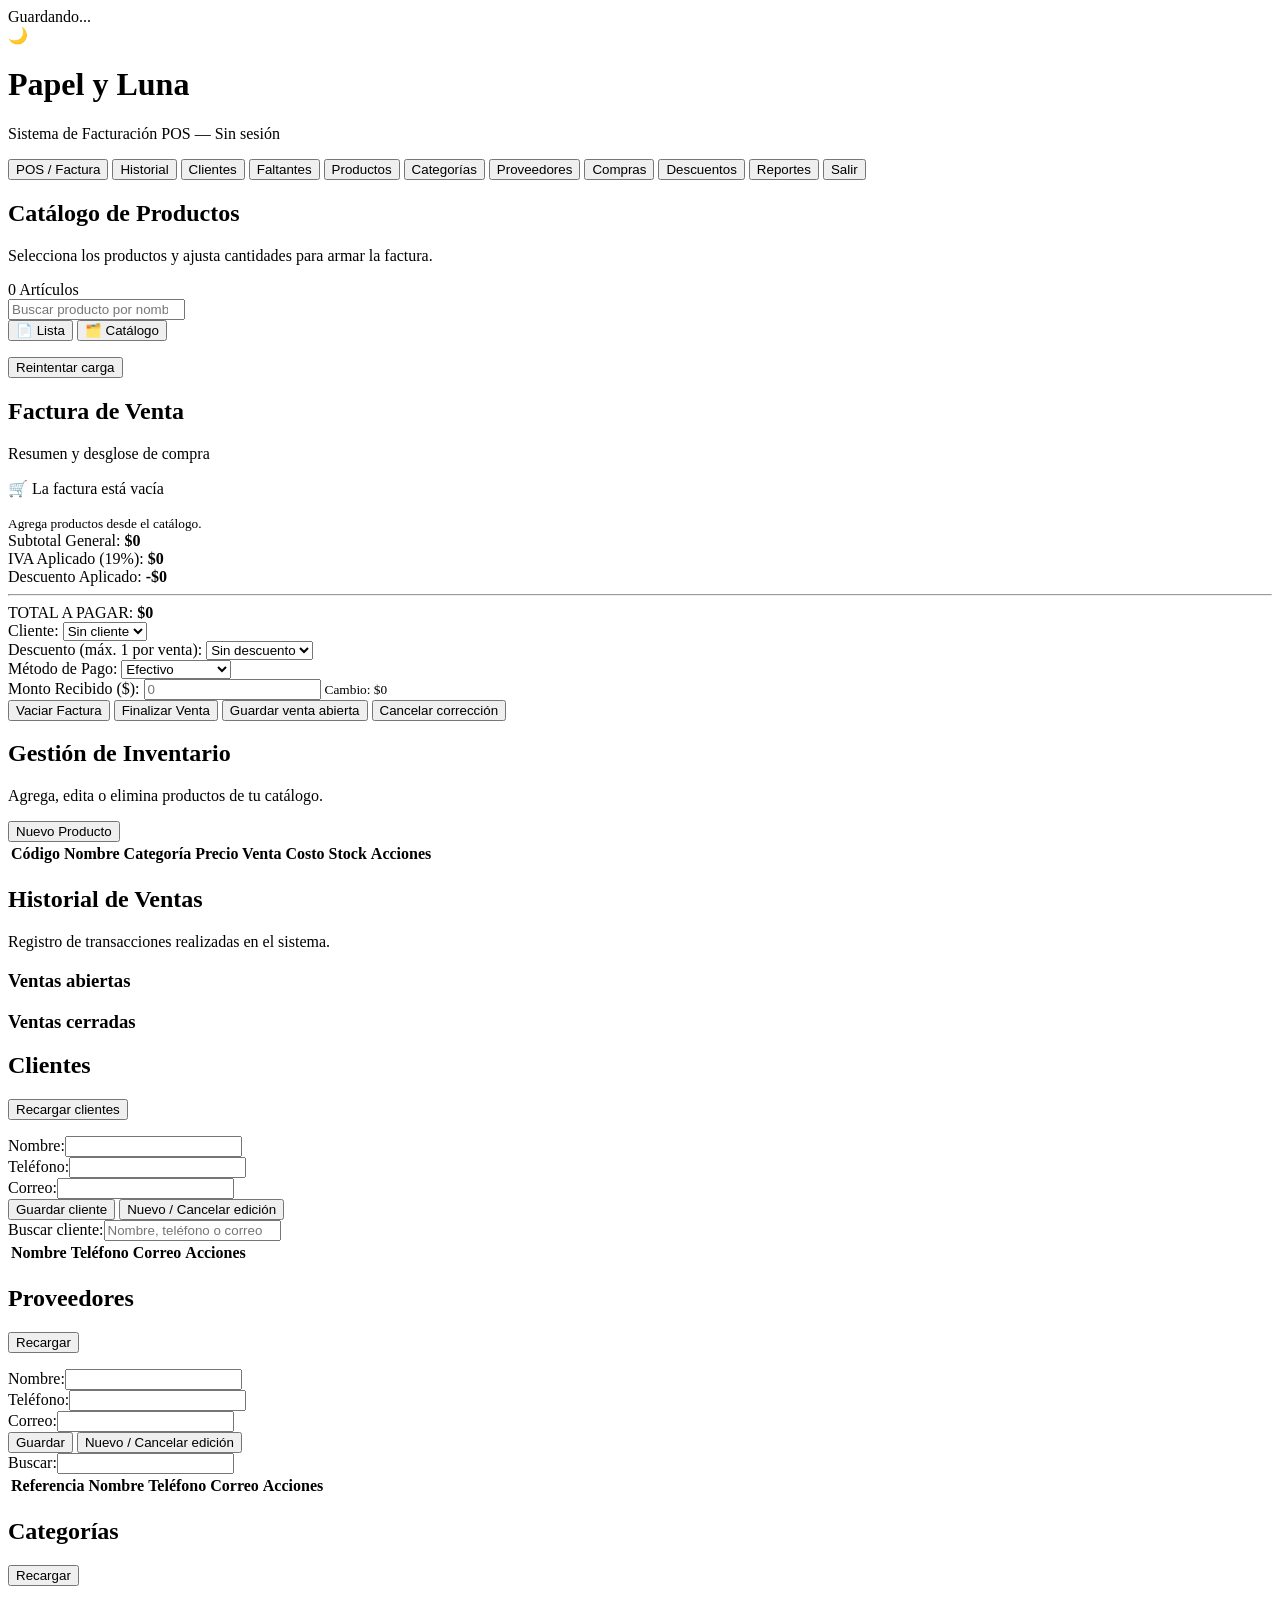
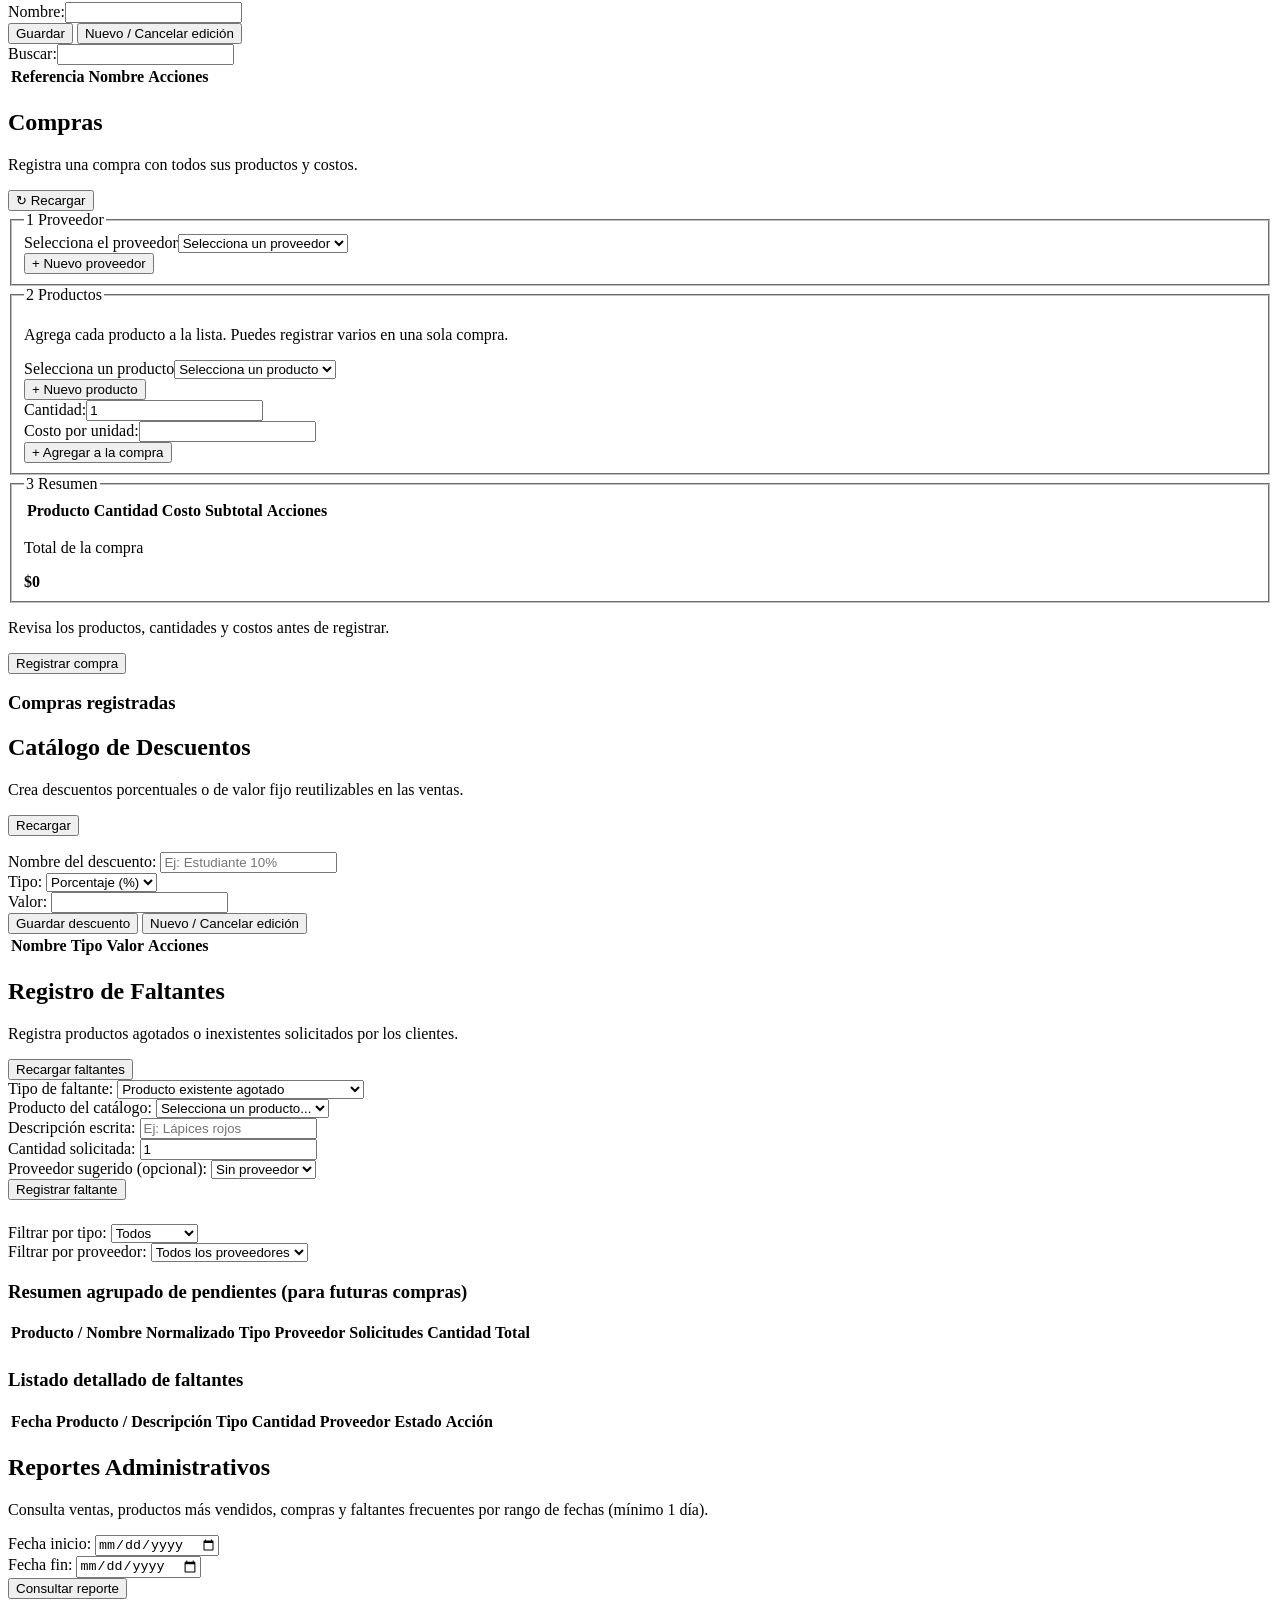
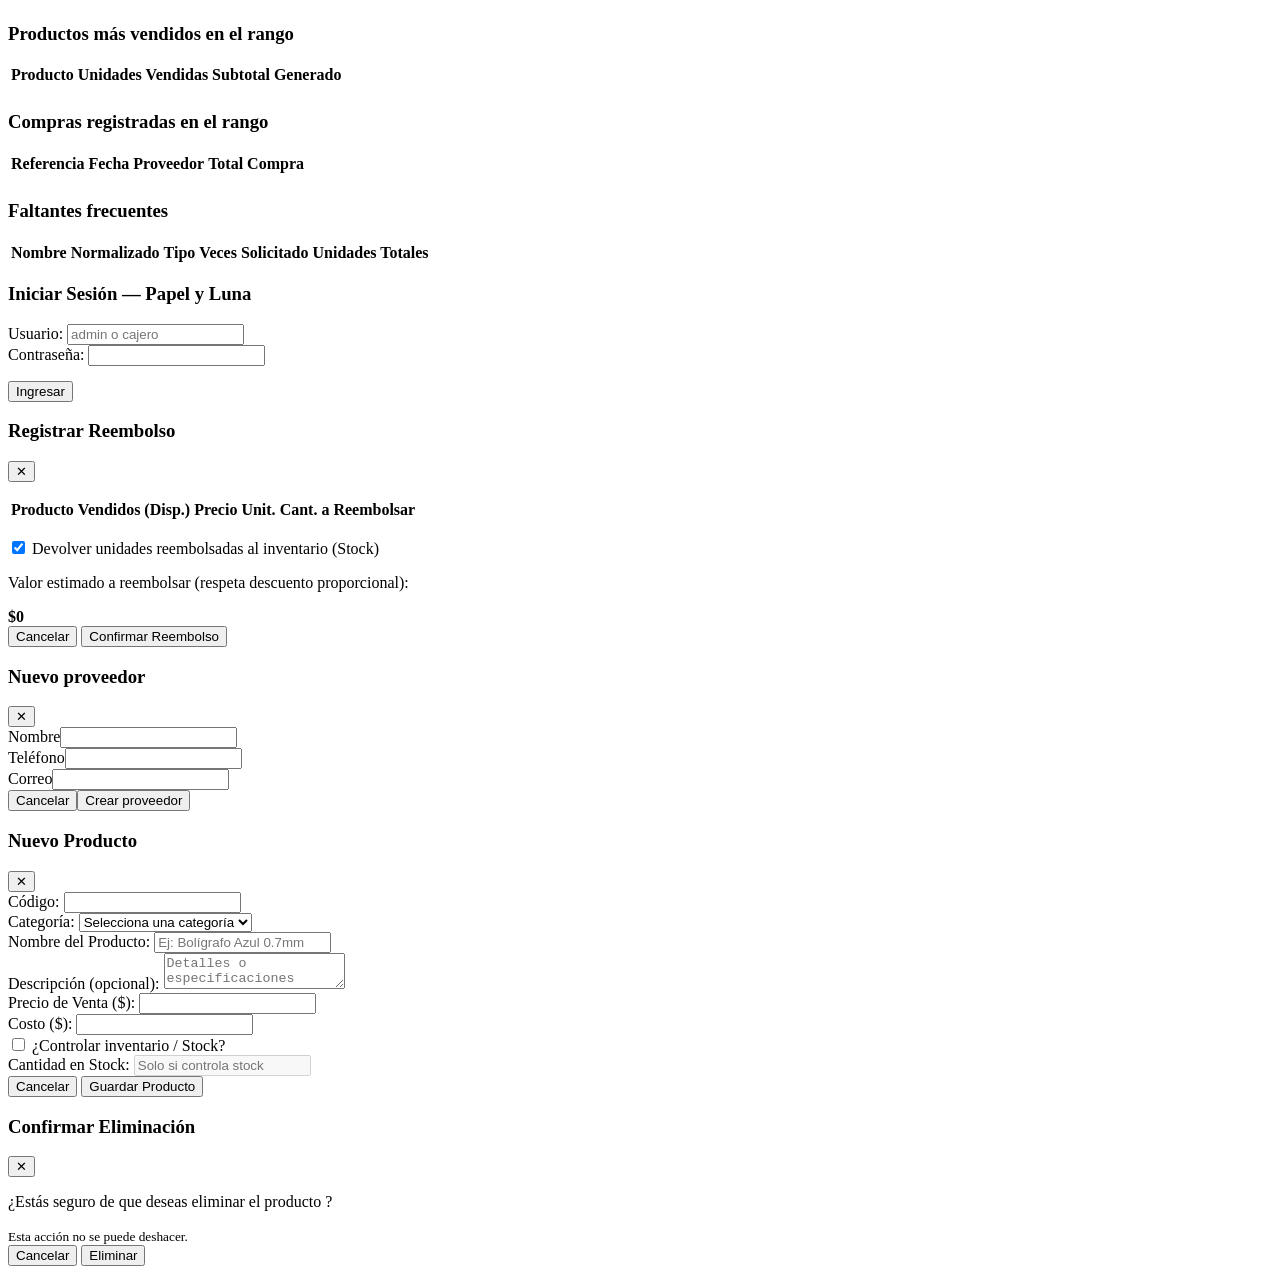
==== index.html @ f487b63c "feat: implementar backend Django REST, roles, operaciones MVP 3 e integracion frontend" ====
<!DOCTYPE html>
<html lang="es">
<head>
  <meta charset="UTF-8">
  <meta name="viewport" content="width=device-width, initial-scale=1.0">
  <title>Papelería Papel y Luna - Sistema POS</title>
  <link rel="stylesheet" href="css/Style.css">
  <script src="js/api.js" defer></script>
  <script src="js/loading.js" defer></script>
  <script src="js/borrador-venta.js" defer></script>
  <script src="js/productos.js" defer></script>
  <script src="js/clientes.js" defer></script>
  <script src="js/historial.js" defer></script>
  <script src="js/pos.js" defer></script>
  <script src="js/ventas-abiertas.js" defer></script>
  <script src="js/gestion.js" defer></script>
  <script src="js/compras.js" defer></script>
  <script src="js/app.js" defer></script>
</head>
<body>
  <div id="loading-global" class="loading-global hidden" role="status" aria-live="polite" aria-busy="false">
    <div class="loading-panel">
      <span class="loading-spinner" aria-hidden="true"></span>
      <span id="loading-texto">Guardando...</span>
    </div>
  </div>

  <header class="main-header">
    <div class="header-brand">
      <span class="brand-logo">🌙</span>
      <div>
        <h1 class="brand-title">Papel y Luna</h1>
        <p class="brand-sub">Sistema de Facturación POS — <span id="session-user-badge">Sin sesión</span></p>
      </div>
    </div>
    <nav class="header-nav">
      <button type="button" id="btn-nav-pos" class="nav-btn active">POS / Factura</button>
      <button type="button" id="btn-nav-historial" class="nav-btn">Historial</button>
      <button type="button" id="btn-nav-clientes" class="nav-btn">Clientes</button>
      <button type="button" id="btn-nav-faltantes" class="nav-btn">Faltantes</button>
      <!-- Vistas exclusivas de Administrador -->
      <button type="button" id="btn-nav-productos" class="nav-btn admin-only">Productos</button>
      <button type="button" id="btn-nav-categorias" class="nav-btn admin-only">Categorías</button>
      <button type="button" id="btn-nav-proveedores" class="nav-btn admin-only">Proveedores</button>
      <button type="button" id="btn-nav-compras" class="nav-btn admin-only">Compras</button>
      <button type="button" id="btn-nav-descuentos" class="nav-btn admin-only">Descuentos</button>
      <button type="button" id="btn-nav-reportes" class="nav-btn admin-only">Reportes</button>
      <button type="button" id="btn-logout" class="nav-btn btn-danger">Salir</button>
    </nav>
  </header>

  <main>
    <!-- 1. VISTA POS / FACTURACIÓN -->
    <section id="vista-pos" class="pos-container">
      <section id="catalogo-productos">
        <div class="catalogo-banner">
          <div class="catalogo-text">
            <h2>Catálogo de Productos</h2>
            <p>Selecciona los productos y ajusta cantidades para armar la factura.</p>
          </div>
          <div class="stat-pill">
            <span class="stat-number" id="total-products-count">0</span>
            <span class="stat-label">Artículos</span>
          </div>
        </div>
        <div class="filter-bar">
          <div class="search-box">
            <input type="search" id="search-input" placeholder="Buscar producto por nombre, categoria o codigo..." aria-label="Buscar producto">
          </div>
          <div class="view-buttons">
            <button type="button" id="btn-lista" class="view-btn active">📄 Lista</button>
            <button type="button" id="btn-catalogo" class="view-btn">🗂️ Catálogo</button>
          </div>
        </div>
        <p id="catalogo-estado" role="status"></p>
        <button type="button" id="btn-reintentar-catalogo" class="hidden">Reintentar carga</button>
        <div id="product-grid" class="product-grid"></div>
      </section>

      <!-- SECCIÓN FACTURA -->
      <section class="invoice-section">
        <div class="invoice-card">
          <div class="invoice-header">
            <h2 id="invoice-header-title">Factura de Venta</h2>
            <p id="invoice-header-sub">Resumen y desglose de compra</p>
          </div>
          <div id="invoice-items-list" class="invoice-items-list"></div>
          <div class="invoice-summary">
            <div class="summary-row">
              <span>Subtotal General:</span>
              <strong id="subtotal-valor">$0</strong>
            </div>
            <div class="summary-row">
              <span>IVA Aplicado (19%):</span>
              <strong id="iva-valor">$0</strong>
            </div>
            <div class="summary-row">
              <span>Descuento Aplicado:</span>
              <strong id="descuento-valor">-$0</strong>
            </div>
            <hr class="divider">
            <div class="summary-row total-row">
              <span>TOTAL A PAGAR:</span>
              <strong id="total-valor">$0</strong>
            </div>
            <div class="payment-section">
              <div class="form-group">
                <label for="select-cliente">Cliente:</label>
                <select id="select-cliente"><option value="">Sin cliente</option></select>
                <small id="clientes-pos-estado" role="status"></small>
                <small id="venta-abierta-estado" role="status"></small>
              </div>
              <div class="form-group">
                <label for="select-descuento">Descuento (máx. 1 por venta):</label>
                <select id="select-descuento">
                  <option value="">Sin descuento</option>
                </select>
              </div>
              <div class="form-group">
                <label for="select-pago">Método de Pago:</label>
                <select id="select-pago" class="input-pago">
                  <option value="Efectivo">Efectivo</option>
                  <option value="Nequi">Nequi</option>
                  <option value="Debe">Debe (Crédito)</option>
                </select>
              </div>
              <div id="grupo-efectivo" class="form-group">
                <label for="monto-recibido">Monto Recibido ($):</label>
                <input type="number" id="monto-recibido" placeholder="0" min="0">
                <small>Cambio: <span id="cambio-valor">$0</span></small>
              </div>
            </div>
            <div class="invoice-actions">
              <button type="button" id="btn-vaciar" class="btn-vaciar">Vaciar Factura</button>
              <button type="button" id="btn-finalizar" class="btn-finalizar">Finalizar Venta</button>
              <button type="button" id="btn-guardar-abierta" class="btn-primary">Guardar venta abierta</button>
              <button type="button" id="btn-cancelar-correccion" class="btn-cancel hidden">Cancelar corrección</button>
            </div>
          </div>
        </div>
      </section>
    </section>

    <!-- 2. VISTA GESTIÓN DE PRODUCTOS (CRUD) -->
    <section id="vista-productos" class="vista-oculta admin-container">
      <div class="crud-header">
        <div>
          <h2>Gestión de Inventario</h2>
          <p>Agrega, edita o elimina productos de tu catálogo.</p>
        </div>
        <button type="button" id="btn-new-product" class="btn-primary">Nuevo Producto</button>
      </div>
      <div class="table-responsive">
        <table class="crud-table">
          <thead>
            <tr>
              <th>Código</th>
              <th>Nombre</th>
              <th>Categoría</th>
              <th>Precio Venta</th>
              <th>Costo</th>
              <th>Stock</th>
              <th>Acciones</th>
            </tr>
          </thead>
          <tbody id="products-table-body"></tbody>
        </table>
      </div>
    </section>

    <!-- 3. VISTA HISTORIAL DE VENTAS -->
    <section id="vista-historial" class="vista-oculta historial-container">
      <h2>Historial de Ventas</h2>
      <p>Registro de transacciones realizadas en el sistema.</p>
      <h3>Ventas abiertas</h3>
      <div id="ventas-abiertas-container" class="historial-list"></div>
      <h3>Ventas cerradas</h3>
      <div id="historial-container" class="historial-list"></div>
    </section>

    <!-- 4. VISTA CLIENTES -->
    <section id="vista-clientes" class="vista-oculta admin-container">
      <div class="crud-header">
        <h2>Clientes</h2>
        <button type="button" id="btn-recargar-clientes" class="btn-primary">Recargar clientes</button>
      </div>
      <p id="clientes-estado" role="status"></p>
      <form id="cliente-form" class="modal-form">
        <input type="hidden" id="cliente-id">
        <div class="form-group"><label for="cliente-nombre">Nombre:</label><input id="cliente-nombre" required></div>
        <div class="form-group"><label for="cliente-telefono">Teléfono:</label><input id="cliente-telefono" type="tel"></div>
        <div class="form-group"><label for="cliente-correo">Correo:</label><input id="cliente-correo" type="email"></div>
        <div><button type="submit" class="btn-primary">Guardar cliente</button> <button type="button" id="btn-cancelar-cliente" class="btn-primary">Nuevo / Cancelar edición</button></div>
      </form>
      <div class="form-group"><label for="buscar-cliente">Buscar cliente:</label><input id="buscar-cliente" type="search" placeholder="Nombre, teléfono o correo"></div>
      <div class="table-responsive">
        <table class="crud-table">
          <thead><tr><th>Nombre</th><th>Teléfono</th><th>Correo</th><th>Acciones</th></tr></thead>
          <tbody id="clientes-table-body"></tbody>
        </table>
      </div>
    </section>

    <!-- 5. VISTA PROVEEDORES -->
    <section id="vista-proveedores" class="vista-oculta admin-container">
      <div class="crud-header"><h2>Proveedores</h2><button type="button" id="proveedores-recargar" class="btn-primary">Recargar</button></div>
      <p id="proveedores-estado" role="status"></p>
      <form id="proveedores-form" class="modal-form">
        <input type="hidden" id="proveedores-id">
        <div class="form-group"><label for="proveedores-nombre">Nombre:</label><input id="proveedores-nombre" type="text" required></div>
        <div class="form-group"><label for="proveedores-telefono">Teléfono:</label><input id="proveedores-telefono" type="tel"></div>
        <div class="form-group"><label for="proveedores-correo">Correo:</label><input id="proveedores-correo" type="email"></div>
        <div><button type="submit" class="btn-primary">Guardar</button> <button type="button" id="proveedores-cancelar" class="btn-primary">Nuevo / Cancelar edición</button></div>
      </form>
      <div class="form-group"><label for="proveedores-buscar">Buscar:</label><input id="proveedores-buscar" type="search"></div>
      <div class="table-responsive"><table class="crud-table"><thead><tr><th>Referencia</th><th>Nombre</th><th>Teléfono</th><th>Correo</th><th>Acciones</th></tr></thead><tbody id="proveedores-body"></tbody></table></div>
    </section>

    <!-- 6. VISTA CATEGORÍAS -->
    <section id="vista-categorias" class="vista-oculta admin-container">
      <div class="crud-header"><h2>Categorías</h2><button type="button" id="categorias-recargar" class="btn-primary">Recargar</button></div>
      <p id="categorias-estado" role="status"></p>
      <form id="categorias-form" class="modal-form">
        <input type="hidden" id="categorias-id">
        <div class="form-group"><label for="categorias-nombre">Nombre:</label><input id="categorias-nombre" type="text" required></div>
        <div><button type="submit" class="btn-primary">Guardar</button> <button type="button" id="categorias-cancelar" class="btn-primary">Nuevo / Cancelar edición</button></div>
      </form>
      <div class="form-group"><label for="categorias-buscar">Buscar:</label><input id="categorias-buscar" type="search"></div>
      <div class="table-responsive"><table class="crud-table"><thead><tr><th>Referencia</th><th>Nombre</th><th>Acciones</th></tr></thead><tbody id="categorias-body"></tbody></table></div>
    </section>

    <!-- 7. VISTA COMPRAS -->
    <section id="vista-compras" class="vista-oculta admin-container">
      <div class="crud-header"><div><h2>Compras</h2><p class="section-help">Registra una compra con todos sus productos y costos.</p></div><button type="button" id="btn-recargar-compras" class="btn-discreto">↻ Recargar</button></div>
      <form id="compra-form" class="modal-form">
        <fieldset class="compra-paso"><legend><span class="paso-numero">1</span> Proveedor</legend>
          <div class="context-field"><div class="form-group"><label for="compra-proveedor">Selecciona el proveedor</label><select id="compra-proveedor" required><option value="">Selecciona un proveedor</option></select></div><button type="button" id="btn-nuevo-proveedor-compra" class="btn-contextual">+ Nuevo proveedor</button></div>
        </fieldset>
        <fieldset class="compra-paso"><legend><span class="paso-numero">2</span> Productos</legend>
          <p class="section-help">Agrega cada producto a la lista. Puedes registrar varios en una sola compra.</p>
          <div class="context-field"><div class="form-group"><label for="compra-producto">Selecciona un producto</label><select id="compra-producto"><option value="">Selecciona un producto</option></select></div><button type="button" id="btn-nuevo-producto-compra" class="btn-contextual">+ Nuevo producto</button></div>
          <div class="form-row"><div class="form-group"><label for="compra-cantidad">Cantidad:</label><input type="number" id="compra-cantidad" min="1" step="1" value="1"></div>
          <div class="form-group"><label for="compra-costo">Costo por unidad:</label><input type="number" id="compra-costo" min="0" step="1"></div></div>
          <button type="button" id="btn-agregar-compra" class="btn-secondary">+ Agregar a la compra</button>
        </fieldset>
        <fieldset class="compra-paso"><legend><span class="paso-numero">3</span> Resumen</legend>
          <div class="table-responsive"><table class="crud-table"><thead><tr><th>Producto</th><th>Cantidad</th><th>Costo</th><th>Subtotal</th><th>Acciones</th></tr></thead><tbody id="compra-items"></tbody></table></div>
          <div class="compra-resumen"><p>Total de la compra</p><strong id="compra-total">$0</strong></div>
        </fieldset>
        <div class="compra-confirmar"><p class="section-help">Revisa los productos, cantidades y costos antes de registrar.</p><button type="submit" id="btn-registrar-compra" class="btn-primary">Registrar compra</button></div>
      </form>
      <p id="compra-estado" role="status"></p>
      <h3>Compras registradas</h3><p id="compras-lista-estado" role="status"></p><div id="compras-lista" class="historial-list"></div>
    </section>

    <!-- 8. VISTA DESCUENTOS (NUEVO MVP 3) -->
    <section id="vista-descuentos" class="vista-oculta admin-container">
      <div class="crud-header">
        <div>
          <h2>Catálogo de Descuentos</h2>
          <p>Crea descuentos porcentuales o de valor fijo reutilizables en las ventas.</p>
        </div>
        <button type="button" id="descuentos-recargar" class="btn-primary">Recargar</button>
      </div>
      <p id="descuentos-estado" role="status"></p>
      <form id="descuentos-form" class="modal-form">
        <input type="hidden" id="descuentos-id">
        <div class="form-row">
          <div class="form-group">
            <label for="descuentos-nombre">Nombre del descuento:</label>
            <input id="descuentos-nombre" type="text" placeholder="Ej: Estudiante 10%" required>
          </div>
          <div class="form-group">
            <label for="descuentos-tipo">Tipo:</label>
            <select id="descuentos-tipo" required>
              <option value="porcentaje">Porcentaje (%)</option>
              <option value="fijo">Valor fijo ($)</option>
            </select>
          </div>
          <div class="form-group">
            <label for="descuentos-valor">Valor:</label>
            <input id="descuentos-valor" type="number" min="1" step="1" required>
          </div>
        </div>
        <div>
          <button type="submit" class="btn-primary">Guardar descuento</button>
          <button type="button" id="descuentos-cancelar" class="btn-primary">Nuevo / Cancelar edición</button>
        </div>
      </form>
      <div class="table-responsive">
        <table class="crud-table">
          <thead><tr><th>Nombre</th><th>Tipo</th><th>Valor</th><th>Acciones</th></tr></thead>
          <tbody id="descuentos-body"></tbody>
        </table>
      </div>
    </section>

    <!-- 9. VISTA FALTANTES (NUEVO MVP 3) -->
    <section id="vista-faltantes" class="vista-oculta admin-container">
      <div class="crud-header">
        <div>
          <h2>Registro de Faltantes</h2>
          <p>Registra productos agotados o inexistentes solicitados por los clientes.</p>
        </div>
        <button type="button" id="btn-recargar-faltantes" class="btn-primary">Recargar faltantes</button>
      </div>
      <form id="faltante-form" class="modal-form">
        <div class="form-row">
          <div class="form-group">
            <label for="faltante-tipo">Tipo de faltante:</label>
            <select id="faltante-tipo" required>
              <option value="agotado">Producto existente agotado</option>
              <option value="inexistente">Producto inexistente (solicitud escrita)</option>
            </select>
          </div>
          <div class="form-group" id="grupo-faltante-producto">
            <label for="faltante-producto">Producto del catálogo:</label>
            <select id="faltante-producto"><option value="">Selecciona un producto...</option></select>
          </div>
          <div class="form-group" id="grupo-faltante-descripcion">
            <label for="faltante-descripcion">Descripción escrita:</label>
            <input type="text" id="faltante-descripcion" placeholder="Ej: Lápices rojos">
          </div>
        </div>
        <div class="form-row">
          <div class="form-group">
            <label for="faltante-cantidad">Cantidad solicitada:</label>
            <input type="number" id="faltante-cantidad" min="1" value="1" required>
          </div>
          <div class="form-group">
            <label for="faltante-proveedor">Proveedor sugerido (opcional):</label>
            <select id="faltante-proveedor"><option value="">Sin proveedor</option></select>
          </div>
        </div>
        <button type="submit" class="btn-primary">Registrar faltante</button>
      </form>

      <div class="form-row" style="margin-top: 1.5rem;">
        <div class="form-group">
          <label for="filtro-faltante-tipo">Filtrar por tipo:</label>
          <select id="filtro-faltante-tipo">
            <option value="">Todos</option>
            <option value="agotado">Agotado</option>
            <option value="inexistente">Inexistente</option>
          </select>
        </div>
        <div class="form-group">
          <label for="filtro-faltante-proveedor">Filtrar por proveedor:</label>
          <select id="filtro-faltante-proveedor"><option value="">Todos los proveedores</option></select>
        </div>
      </div>

      <h3>Resumen agrupado de pendientes (para futuras compras)</h3>
      <div class="table-responsive">
        <table class="crud-table">
          <thead><tr><th>Producto / Nombre Normalizado</th><th>Tipo</th><th>Proveedor</th><th>Solicitudes</th><th>Cantidad Total</th></tr></thead>
          <tbody id="faltantes-agrupados-body"></tbody>
        </table>
      </div>

      <h3 style="margin-top: 1.5rem;">Listado detallado de faltantes</h3>
      <div class="table-responsive">
        <table class="crud-table">
          <thead><tr><th>Fecha</th><th>Producto / Descripción</th><th>Tipo</th><th>Cantidad</th><th>Proveedor</th><th>Estado</th><th>Acción</th></tr></thead>
          <tbody id="faltantes-table-body"></tbody>
        </table>
      </div>
    </section>

    <!-- 10. VISTA REPORTES (NUEVO MVP 3) -->
    <section id="vista-reportes" class="vista-oculta admin-container">
      <div class="crud-header">
        <div>
          <h2>Reportes Administrativos</h2>
          <p>Consulta ventas, productos más vendidos, compras y faltantes frecuentes por rango de fechas (mínimo 1 día).</p>
        </div>
      </div>
      <form id="reportes-form" class="modal-form">
        <div class="form-row">
          <div class="form-group">
            <label for="reporte-fecha-inicio">Fecha inicio:</label>
            <input type="date" id="reporte-fecha-inicio" required>
          </div>
          <div class="form-group">
            <label for="reporte-fecha-fin">Fecha fin:</label>
            <input type="date" id="reporte-fecha-fin" required>
          </div>
          <div class="form-group" style="align-self: flex-end;">
            <button type="submit" class="btn-primary">Consultar reporte</button>
          </div>
        </div>
      </form>
      <div id="reportes-resumen-cards" class="historial-list" style="margin-top: 1rem;"></div>

      <h3 style="margin-top: 1.5rem;">Productos más vendidos en el rango</h3>
      <div class="table-responsive">
        <table class="crud-table">
          <thead><tr><th>Producto</th><th>Unidades Vendidas</th><th>Subtotal Generado</th></tr></thead>
          <tbody id="reporte-mas-vendidos-body"></tbody>
        </table>
      </div>

      <h3 style="margin-top: 1.5rem;">Compras registradas en el rango</h3>
      <div class="table-responsive">
        <table class="crud-table">
          <thead><tr><th>Referencia</th><th>Fecha</th><th>Proveedor</th><th>Total Compra</th></tr></thead>
          <tbody id="reporte-compras-body"></tbody>
        </table>
      </div>

      <h3 style="margin-top: 1.5rem;">Faltantes frecuentes</h3>
      <div class="table-responsive">
        <table class="crud-table">
          <thead><tr><th>Nombre Normalizado</th><th>Tipo</th><th>Veces Solicitado</th><th>Unidades Totales</th></tr></thead>
          <tbody id="reporte-faltantes-body"></tbody>
        </table>
      </div>
    </section>
  </main>

  <!-- MODAL DE LOGIN (MVP 3) -->
  <div id="login-modal" class="modal-overlay hidden" role="dialog" aria-modal="true" aria-labelledby="login-modal-title">
    <div class="modal-card modal-compacta">
      <div class="modal-header">
        <h3 id="login-modal-title">Iniciar Sesión — Papel y Luna</h3>
      </div>
      <form id="login-form" class="modal-form">
        <div class="form-group">
          <label for="login-username">Usuario:</label>
          <input type="text" id="login-username" required autocomplete="username" placeholder="admin o cajero">
        </div>
        <div class="form-group">
          <label for="login-password">Contraseña:</label>
          <input type="password" id="login-password" required autocomplete="current-password">
        </div>
        <p id="login-error" role="alert" style="color: #dc2626; font-size: 0.9rem;"></p>
        <div class="modal-actions">
          <button type="submit" id="btn-login-submit" class="btn-primary">Ingresar</button>
        </div>
      </form>
    </div>
  </div>

  <!-- MODAL DE REEMBOLSO (MVP 3 - SOLO ADMIN) -->
  <div id="reembolso-modal" class="modal-overlay hidden" role="dialog" aria-modal="true" aria-labelledby="reembolso-modal-title">
    <div class="modal-card">
      <div class="modal-header">
        <h3 id="reembolso-modal-title">Registrar Reembolso</h3>
        <button type="button" id="btn-cerrar-reembolso" class="close-modal-btn">✕</button>
      </div>
      <form id="reembolso-form" class="modal-form">
        <input type="hidden" id="reembolso-venta-id">
        <p id="reembolso-venta-info"></p>
        <div class="table-responsive">
          <table class="crud-table">
            <thead>
              <tr>
                <th>Producto</th>
                <th>Vendidos (Disp.)</th>
                <th>Precio Unit.</th>
                <th>Cant. a Reembolsar</th>
              </tr>
            </thead>
            <tbody id="reembolso-items-body"></tbody>
          </table>
        </div>
        <div class="form-row checkbox-row" style="margin-top: 1rem;">
          <label class="checkbox-label">
            <input type="checkbox" id="reembolso-retorna-stock" checked>
            Devolver unidades reembolsadas al inventario (Stock)
          </label>
        </div>
        <div class="compra-resumen">
          <p>Valor estimado a reembolsar (respeta descuento proporcional):</p>
          <strong id="reembolso-total-estimado">$0</strong>
        </div>
        <div class="modal-actions">
          <button type="button" id="btn-cancelar-reembolso" class="btn-cancel">Cancelar</button>
          <button type="submit" id="btn-confirmar-reembolso" class="btn-primary">Confirmar Reembolso</button>
        </div>
      </form>
    </div>
  </div>

  <!-- MODAL NUEVO PROVEEDOR CONTEXTUAL -->
  <div id="nuevo-proveedor-modal" class="modal-overlay hidden" role="dialog" aria-modal="true" aria-labelledby="nuevo-proveedor-titulo">
    <div class="modal-card modal-compacta">
      <div class="modal-header"><h3 id="nuevo-proveedor-titulo">Nuevo proveedor</h3><button type="button" id="btn-cerrar-nuevo-proveedor" class="close-modal-btn" aria-label="Cerrar">✕</button></div>
      <form id="nuevo-proveedor-form" class="modal-form">
        <input type="hidden" id="nuevo-proveedor-id">
        <div class="form-group"><label for="nuevo-proveedor-nombre">Nombre</label><input id="nuevo-proveedor-nombre" required></div>
        <div class="form-group"><label for="nuevo-proveedor-telefono">Teléfono</label><input type="tel" id="nuevo-proveedor-telefono"></div>
        <div class="form-group"><label for="nuevo-proveedor-correo">Correo</label><input type="email" id="nuevo-proveedor-correo"></div>
        <div class="modal-actions"><button type="button" id="btn-cancelar-nuevo-proveedor" class="btn-cancel">Cancelar</button><button type="submit" class="btn-primary">Crear proveedor</button></div>
      </form>
    </div>
  </div>

  <!-- CREAR / EDITAR PRODUCTO -->
  <div id="product-modal" class="modal-overlay hidden" role="dialog" aria-modal="true" aria-labelledby="modal-title">
    <div class="modal-card">
      <div class="modal-header">
        <h3 id="modal-title">Nuevo Producto</h3>
        <button type="button" id="btn-close-product-modal" class="close-modal-btn">✕</button>
      </div>
      <form id="product-form" class="modal-form">
        <input type="hidden" id="product-id">
        <div class="form-row">
          <div class="form-group">
            <label for="product-code">Código:</label>
            <input type="text" id="product-code" required readonly class="input-readonly">
          </div>
          <div class="form-group">
            <label for="product-category">Categoría:</label>
            <select id="product-category" required><option value="">Selecciona una categoría</option></select>
          </div>
        </div>
        <div class="form-group">
          <label for="product-name">Nombre del Producto:</label>
          <input type="text" id="product-name" placeholder="Ej: Bolígrafo Azul 0.7mm" required>
        </div>
        <div class="form-group">
          <label for="product-description">Descripción (opcional):</label>
          <textarea id="product-description" rows="2" placeholder="Detalles o especificaciones"></textarea>
        </div>
        <div class="form-row">
          <div class="form-group">
            <label for="product-price">Precio de Venta ($):</label>
            <input type="number" id="product-price" min="0" step="50" required>
          </div>
          <div class="form-group">
            <label for="product-cost">Costo ($):</label>
            <input type="number" id="product-cost" min="0" step="50" required>
          </div>
        </div>
        <div class="form-row checkbox-row">
          <label class="checkbox-label">
            <input type="checkbox" id="track-inventory">
            ¿Controlar inventario / Stock?
          </label>
        </div>
        <div class="form-group">
          <label for="product-stock">Cantidad en Stock:</label>
          <input type="number" id="product-stock" min="0" disabled placeholder="Solo si controla stock">
        </div>
        <div class="modal-actions">
          <button type="button" id="btn-cancel-product-modal" class="btn-cancel">Cancelar</button>
          <button type="submit" class="btn-primary">Guardar Producto</button>
        </div>
      </form>
    </div>
  </div>

  <!-- CONFIRMAR ELIMINACIÓN -->
  <div id="delete-modal" class="modal-overlay hidden">
    <div class="modal-card modal-danger">
      <div class="modal-header">
        <h3>Confirmar Eliminación</h3>
        <button type="button" id="btn-close-delete-modal" class="close-modal-btn">✕</button>
      </div>
      <div class="modal-body">
        <p>¿Estás seguro de que deseas eliminar el producto <strong id="delete-product-name"></strong>?</p>
        <small>Esta acción no se puede deshacer.</small>
      </div>
      <div class="modal-actions">
        <button type="button" id="btn-cancel-delete-modal" class="btn-cancel">Cancelar</button>
        <button type="button" id="confirm-delete-btn" class="btn-danger">Eliminar</button>
      </div>
    </div>
  </div>

  <!-- NOTIFICACIONES -->
  <div id="notificacion" class="notificacion hidden" role="status" aria-live="polite"></div>
</body>
</html>
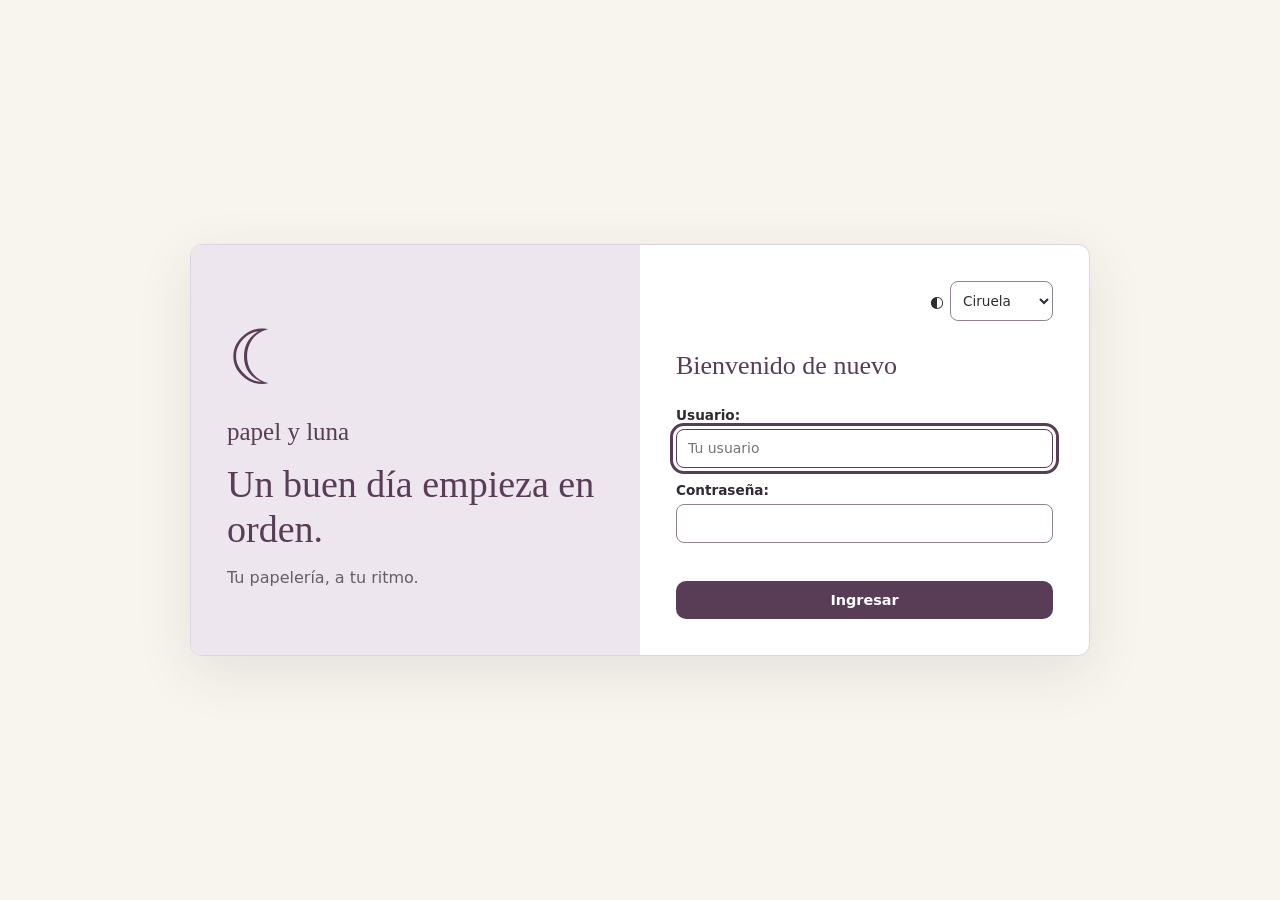
==== commit ac9538b0: "Mejora visual MVP3 y selector de temas" ====
--- a/index.html
+++ b/index.html
@@ -4,9 +4,11 @@
   <meta charset="UTF-8">
   <meta name="viewport" content="width=device-width, initial-scale=1.0">
   <title>Papelería Papel y Luna - Sistema POS</title>
+  <script src="js/tema.js"></script>
   <link rel="stylesheet" href="css/Style.css">
   <script src="js/api.js" defer></script>
   <script src="js/loading.js" defer></script>
+  <script src="js/ui.js" defer></script>
   <script src="js/borrador-venta.js" defer></script>
   <script src="js/productos.js" defer></script>
   <script src="js/clientes.js" defer></script>
@@ -17,7 +19,8 @@
   <script src="js/compras.js" defer></script>
   <script src="js/app.js" defer></script>
 </head>
-<body>
+<body data-sesion="pendiente">
+  <div id="session-loading" class="session-loading" role="status" aria-live="polite"><span class="loading-spinner" aria-hidden="true"></span><span>Comprobando sesión…</span></div>
   <div id="loading-global" class="loading-global hidden" role="status" aria-live="polite" aria-busy="false">
     <div class="loading-panel">
       <span class="loading-spinner" aria-hidden="true"></span>
@@ -27,16 +30,18 @@
 
   <header class="main-header">
     <div class="header-brand">
-      <span class="brand-logo">🌙</span>
+      <span class="brand-logo" aria-hidden="true">☾</span>
       <div>
         <h1 class="brand-title">Papel y Luna</h1>
         <p class="brand-sub">Sistema de Facturación POS — <span id="session-user-badge">Sin sesión</span></p>
       </div>
     </div>
-    <nav class="header-nav">
+    <label class="theme-control"><span aria-hidden="true">◐</span><span class="sr-only">Tema de color</span><select data-selector-tema><option value="ciruela">Ciruela</option><option value="terracota">Terracota</option><option value="tinta">Azul tinta</option></select></label>
+    <nav class="header-nav" aria-label="Secciones principales">
       <button type="button" id="btn-nav-pos" class="nav-btn active">POS / Factura</button>
       <button type="button" id="btn-nav-historial" class="nav-btn">Historial</button>
       <button type="button" id="btn-nav-clientes" class="nav-btn">Clientes</button>
+      <details class="nav-more" open><summary>Más secciones</summary><div class="nav-more-items">
       <button type="button" id="btn-nav-faltantes" class="nav-btn">Faltantes</button>
       <!-- Vistas exclusivas de Administrador -->
       <button type="button" id="btn-nav-productos" class="nav-btn admin-only">Productos</button>
@@ -46,6 +51,7 @@
       <button type="button" id="btn-nav-descuentos" class="nav-btn admin-only">Descuentos</button>
       <button type="button" id="btn-nav-reportes" class="nav-btn admin-only">Reportes</button>
       <button type="button" id="btn-logout" class="nav-btn btn-danger">Salir</button>
+      </div></details>
     </nav>
   </header>
 
@@ -62,6 +68,7 @@
             <span class="stat-number" id="total-products-count">0</span>
             <span class="stat-label">Artículos</span>
           </div>
+          <button type="button" id="btn-nuevo-producto-pos" class="btn-contextual admin-only">+ Nuevo producto</button>
         </div>
         <div class="filter-bar">
           <div class="search-box">
@@ -78,7 +85,7 @@
       </section>
 
       <!-- SECCIÓN FACTURA -->
-      <section class="invoice-section">
+      <section class="invoice-section" id="panel-venta" tabindex="-1" aria-label="Venta actual">
         <div class="invoice-card">
           <div class="invoice-header">
             <h2 id="invoice-header-title">Factura de Venta</h2>
@@ -106,15 +113,16 @@
             <div class="payment-section">
               <div class="form-group">
                 <label for="select-cliente">Cliente:</label>
-                <select id="select-cliente"><option value="">Sin cliente</option></select>
+                <div class="context-field"><select id="select-cliente"><option value="">Sin cliente</option></select><button type="button" id="btn-nuevo-cliente-pos" class="btn-contextual">+ Nuevo</button></div>
                 <small id="clientes-pos-estado" role="status"></small>
                 <small id="venta-abierta-estado" role="status"></small>
               </div>
               <div class="form-group">
-                <label for="select-descuento">Descuento (máx. 1 por venta):</label>
+                <label for="select-descuento">Descuento</label>
                 <select id="select-descuento">
                   <option value="">Sin descuento</option>
                 </select>
+                <button type="button" id="btn-descuento-puntual" class="btn-discreto admin-only">Descuento solo para esta factura</button>
               </div>
               <div class="form-group">
                 <label for="select-pago">Método de Pago:</label>
@@ -133,12 +141,13 @@
             <div class="invoice-actions">
               <button type="button" id="btn-vaciar" class="btn-vaciar">Vaciar Factura</button>
               <button type="button" id="btn-finalizar" class="btn-finalizar">Finalizar Venta</button>
-              <button type="button" id="btn-guardar-abierta" class="btn-primary">Guardar venta abierta</button>
+              <button type="button" id="btn-guardar-abierta" class="btn-secondary">Guardar venta abierta</button>
               <button type="button" id="btn-cancelar-correccion" class="btn-cancel hidden">Cancelar corrección</button>
             </div>
           </div>
         </div>
       </section>
+      <button type="button" id="acceso-venta-movil" class="acceso-venta-movil">Ver venta <strong id="total-venta-movil">$0</strong><span aria-hidden="true">↓</span></button>
     </section>
 
     <!-- 2. VISTA GESTIÓN DE PRODUCTOS (CRUD) -->
@@ -182,7 +191,7 @@
     <section id="vista-clientes" class="vista-oculta admin-container">
       <div class="crud-header">
         <h2>Clientes</h2>
-        <button type="button" id="btn-recargar-clientes" class="btn-primary">Recargar clientes</button>
+        <div class="acciones-seccion"><button type="button" id="btn-recargar-clientes" class="btn-discreto">↻ Recargar</button><button type="button" id="btn-nuevo-cliente" class="btn-primary">+ Nuevo cliente</button></div>
       </div>
       <p id="clientes-estado" role="status"></p>
       <form id="cliente-form" class="modal-form">
@@ -203,7 +212,7 @@
 
     <!-- 5. VISTA PROVEEDORES -->
     <section id="vista-proveedores" class="vista-oculta admin-container">
-      <div class="crud-header"><h2>Proveedores</h2><button type="button" id="proveedores-recargar" class="btn-primary">Recargar</button></div>
+      <div class="crud-header"><h2>Proveedores</h2><div class="acciones-seccion"><button type="button" id="proveedores-recargar" class="btn-discreto">↻ Recargar</button><button type="button" id="btn-nuevo-proveedor" class="btn-primary">+ Nuevo proveedor</button></div></div>
       <p id="proveedores-estado" role="status"></p>
       <form id="proveedores-form" class="modal-form">
         <input type="hidden" id="proveedores-id">
@@ -250,7 +259,7 @@
         <div class="compra-confirmar"><p class="section-help">Revisa los productos, cantidades y costos antes de registrar.</p><button type="submit" id="btn-registrar-compra" class="btn-primary">Registrar compra</button></div>
       </form>
       <p id="compra-estado" role="status"></p>
-      <h3>Compras registradas</h3><p id="compras-lista-estado" role="status"></p><div id="compras-lista" class="historial-list"></div>
+      <details class="compras-historial" open><summary>Compras registradas</summary><p id="compras-lista-estado" role="status"></p><div id="compras-lista" class="historial-list"></div></details>
     </section>
 
     <!-- 8. VISTA DESCUENTOS (NUEVO MVP 3) -->
@@ -299,18 +308,19 @@
     <section id="vista-faltantes" class="vista-oculta admin-container">
       <div class="crud-header">
         <div>
-          <h2>Registro de Faltantes</h2>
-          <p>Registra productos agotados o inexistentes solicitados por los clientes.</p>
-        </div>
-        <button type="button" id="btn-recargar-faltantes" class="btn-primary">Recargar faltantes</button>
-      </div>
+          <h2>Faltantes</h2>
+          <p class="section-help">Registra la demanda que no pudiste atender.</p>
+        </div>
+        <button type="button" id="btn-recargar-faltantes" class="btn-discreto">↻ Recargar</button>
+      </div>
+      <div class="faltantes-layout"><section class="panel-faltante"><h3>Nueva solicitud</h3>
       <form id="faltante-form" class="modal-form">
         <div class="form-row">
           <div class="form-group">
             <label for="faltante-tipo">Tipo de faltante:</label>
             <select id="faltante-tipo" required>
-              <option value="agotado">Producto existente agotado</option>
-              <option value="inexistente">Producto inexistente (solicitud escrita)</option>
+              <option value="agotado">Agotado en catálogo</option>
+              <option value="inexistente">No está en catálogo</option>
             </select>
           </div>
           <div class="form-group" id="grupo-faltante-producto">
@@ -334,8 +344,9 @@
         </div>
         <button type="submit" class="btn-primary">Registrar faltante</button>
       </form>
-
-      <div class="form-row" style="margin-top: 1.5rem;">
+      <details class="ayuda-contextual"><summary>¿Cómo se usa?</summary><p>Registra lo que pidió el cliente. El resumen agrupa pendientes por producto y proveedor para orientar próximas compras. Marca la solicitud resuelta cuando la atiendas.</p></details>
+      </section><section class="panel-faltante resultados-faltantes">
+      <div class="form-row filtros-faltantes">
         <div class="form-group">
           <label for="filtro-faltante-tipo">Filtrar por tipo:</label>
           <select id="filtro-faltante-tipo">
@@ -350,21 +361,22 @@
         </div>
       </div>
 
-      <h3>Resumen agrupado de pendientes (para futuras compras)</h3>
-      <div class="table-responsive">
-        <table class="crud-table">
-          <thead><tr><th>Producto / Nombre Normalizado</th><th>Tipo</th><th>Proveedor</th><th>Solicitudes</th><th>Cantidad Total</th></tr></thead>
+      <h3>Pendientes para comprar</h3>
+      <div class="table-responsive">
+        <table class="crud-table">
+          <thead><tr><th>Producto solicitado</th><th>Tipo</th><th>Proveedor</th><th>Solicitudes</th><th>Cantidad total</th></tr></thead>
           <tbody id="faltantes-agrupados-body"></tbody>
         </table>
       </div>
 
-      <h3 style="margin-top: 1.5rem;">Listado detallado de faltantes</h3>
+      <details class="detalle-solicitudes"><summary>Ver todas las solicitudes y resolver</summary>
       <div class="table-responsive">
         <table class="crud-table">
           <thead><tr><th>Fecha</th><th>Producto / Descripción</th><th>Tipo</th><th>Cantidad</th><th>Proveedor</th><th>Estado</th><th>Acción</th></tr></thead>
           <tbody id="faltantes-table-body"></tbody>
         </table>
       </div>
+      </details></section></div>
     </section>
 
     <!-- 10. VISTA REPORTES (NUEVO MVP 3) -->
@@ -385,14 +397,14 @@
             <label for="reporte-fecha-fin">Fecha fin:</label>
             <input type="date" id="reporte-fecha-fin" required>
           </div>
-          <div class="form-group" style="align-self: flex-end;">
+          <div class="form-group filtro-accion">
             <button type="submit" class="btn-primary">Consultar reporte</button>
           </div>
         </div>
       </form>
-      <div id="reportes-resumen-cards" class="historial-list" style="margin-top: 1rem;"></div>
-
-      <h3 style="margin-top: 1.5rem;">Productos más vendidos en el rango</h3>
+      <div id="reportes-resumen-cards" class="historial-list reporte-indicadores"></div>
+
+      <h3 class="reporte-titulo">Productos más vendidos en el rango</h3>
       <div class="table-responsive">
         <table class="crud-table">
           <thead><tr><th>Producto</th><th>Unidades Vendidas</th><th>Subtotal Generado</th></tr></thead>
@@ -400,7 +412,7 @@
         </table>
       </div>
 
-      <h3 style="margin-top: 1.5rem;">Compras registradas en el rango</h3>
+      <h3 class="reporte-titulo">Compras registradas en el rango</h3>
       <div class="table-responsive">
         <table class="crud-table">
           <thead><tr><th>Referencia</th><th>Fecha</th><th>Proveedor</th><th>Total Compra</th></tr></thead>
@@ -408,7 +420,7 @@
         </table>
       </div>
 
-      <h3 style="margin-top: 1.5rem;">Faltantes frecuentes</h3>
+      <h3 class="reporte-titulo">Faltantes frecuentes</h3>
       <div class="table-responsive">
         <table class="crud-table">
           <thead><tr><th>Nombre Normalizado</th><th>Tipo</th><th>Veces Solicitado</th><th>Unidades Totales</th></tr></thead>
@@ -420,24 +432,28 @@
 
   <!-- MODAL DE LOGIN (MVP 3) -->
   <div id="login-modal" class="modal-overlay hidden" role="dialog" aria-modal="true" aria-labelledby="login-modal-title">
-    <div class="modal-card modal-compacta">
+    <div class="modal-card login-layout">
+      <aside class="login-story"><span class="login-moon" aria-hidden="true">☾</span><p class="login-brand">papel y luna</p><h2>Un buen día empieza en orden.</h2><p>Tu papelería, a tu ritmo.</p></aside>
+      <div class="login-content">
+      <label class="theme-control"><span aria-hidden="true">◐</span><span class="sr-only">Tema de color</span><select data-selector-tema><option value="ciruela">Ciruela</option><option value="terracota">Terracota</option><option value="tinta">Azul tinta</option></select></label>
       <div class="modal-header">
-        <h3 id="login-modal-title">Iniciar Sesión — Papel y Luna</h3>
+        <h3 id="login-modal-title">Bienvenido de nuevo</h3>
       </div>
       <form id="login-form" class="modal-form">
         <div class="form-group">
           <label for="login-username">Usuario:</label>
-          <input type="text" id="login-username" required autocomplete="username" placeholder="admin o cajero">
+          <input type="text" id="login-username" required autocomplete="username" placeholder="Tu usuario">
         </div>
         <div class="form-group">
           <label for="login-password">Contraseña:</label>
-          <input type="password" id="login-password" required autocomplete="current-password">
-        </div>
-        <p id="login-error" role="alert" style="color: #dc2626; font-size: 0.9rem;"></p>
+          <input type="password" id="login-password" required autocomplete="current-password" aria-describedby="login-error">
+        </div>
+        <p id="login-error" role="alert" class="form-error"></p>
         <div class="modal-actions">
           <button type="submit" id="btn-login-submit" class="btn-primary">Ingresar</button>
         </div>
       </form>
+      </div>
     </div>
   </div>
 
@@ -464,7 +480,7 @@
             <tbody id="reembolso-items-body"></tbody>
           </table>
         </div>
-        <div class="form-row checkbox-row" style="margin-top: 1rem;">
+        <div class="form-row checkbox-row separacion-superior">
           <label class="checkbox-label">
             <input type="checkbox" id="reembolso-retorna-stock" checked>
             Devolver unidades reembolsadas al inventario (Stock)
@@ -526,11 +542,11 @@
         <div class="form-row">
           <div class="form-group">
             <label for="product-price">Precio de Venta ($):</label>
-            <input type="number" id="product-price" min="0" step="50" required>
+            <input type="number" id="product-price" min="0" step="1" required>
           </div>
           <div class="form-group">
             <label for="product-cost">Costo ($):</label>
-            <input type="number" id="product-cost" min="0" step="50" required>
+            <input type="number" id="product-cost" min="0" step="1" required>
           </div>
         </div>
         <div class="form-row checkbox-row">
@@ -571,5 +587,22 @@
 
   <!-- NOTIFICACIONES -->
   <div id="notificacion" class="notificacion hidden" role="status" aria-live="polite"></div>
+  <div id="puntual-modal" class="modal-overlay hidden" role="dialog" aria-modal="true" aria-labelledby="puntual-titulo">
+    <div class="modal-card modal-compacta">
+      <div class="modal-header"><h3 id="puntual-titulo">Descuento de esta factura</h3><button type="button" id="btn-cerrar-puntual" class="close-modal-btn" aria-label="Cerrar">×</button></div>
+      <p class="section-help">Reemplaza el descuento seleccionado. No se guarda en el catálogo.</p>
+      <form id="puntual-form" class="modal-form">
+        <div class="form-group"><label for="puntual-tipo">Tipo</label><select id="puntual-tipo"><option value="fijo">Valor fijo ($)</option><option value="porcentaje">Porcentaje (%)</option></select></div>
+        <div class="form-group"><label for="puntual-valor">Valor</label><input id="puntual-valor" type="number" min="1" step="1" required></div>
+        <div class="modal-actions"><button type="button" id="btn-cancelar-puntual" class="btn-cancel">Cancelar</button><button type="submit" class="btn-primary">Aplicar descuento</button></div>
+      </form>
+    </div>
+  </div>
+  <div id="confirmacion-modal" class="modal-overlay hidden" role="dialog" aria-modal="true" aria-labelledby="confirmacion-titulo" aria-describedby="confirmacion-mensaje">
+    <div class="modal-card modal-compacta">
+      <h3 id="confirmacion-titulo">Confirmar acción</h3><p id="confirmacion-mensaje"></p>
+      <div class="modal-actions"><button type="button" id="confirmacion-cancelar" class="btn-cancel" data-foco-inicial>Cancelar</button><button type="button" id="confirmacion-aceptar" class="btn-primary">Confirmar</button></div>
+    </div>
+  </div>
 </body>
-</html>+</html>
--- a/css/Style.css
+++ b/css/Style.css
@@ -0,0 +1,1410 @@
+/* PALETAS GLOBALES. Ciruela es el valor inicial.
+   El selector solo cambia data-tema en <html>. Edita aquí los colores.
+   Los colores de estado (error, éxito...) conservan su significado en los tres temas. */
+:root {
+  color-scheme: light;
+  --color-primary: #593C56;
+  --color-primary-hover: #432D41;
+  --color-bg: #F8F5EF;
+  --color-accent: #EEE6EF;
+  --color-card: #FFFFFF;
+  --color-text: #302A32;
+  --color-muted: #665C66;
+  --color-border: #DCD4DC;
+  --color-control-border: #908490;
+  --color-skeleton: #E4DCE5;
+  --color-disabled: #EEEAE5;
+  --color-danger: #A33F48;
+  --color-danger-soft: #FAECEE;
+  --color-danger-border: #D8ADB1;
+  --color-danger-hover: #F2DADD;
+  --color-success: #3D654D;
+  --color-success-soft: #E7EFE8;
+  --color-info: #365F7A;
+  --color-info-soft: #EDF3F8;
+  --color-warning: #835409;
+  --color-warning-soft: #FBF1DD;
+  --color-overlay: #302A3280;
+  --color-loading: #F8F5EF99;
+  --color-shadow: #302A321A;
+  --color-on-primary: #FFFFFF;
+  --radius: 12px;
+  --shadow: 0 4px 15px var(--color-shadow);
+  --font-editorial: Georgia, 'Times New Roman', serif;
+}
+:root[data-tema="terracota"] {
+  --color-primary: #913F2D;
+  --color-primary-hover: #743123;
+  --color-bg: #FAF5EF;
+  --color-accent: #F4E6DC;
+  --color-text: #352D29;
+  --color-muted: #6F5D54;
+  --color-border: #E2D6CA;
+  --color-control-border: #9A8375;
+  --color-skeleton: #EBDDD1;
+}
+:root[data-tema="tinta"] {
+  --color-primary: #274961;
+  --color-primary-hover: #1C3547;
+  --color-bg: #F5F4EF;
+  --color-accent: #E5EDF2;
+  --color-text: #26323B;
+  --color-muted: #5D6972;
+  --color-border: #D5DCE0;
+  --color-control-border: #83929C;
+  --color-skeleton: #DCE5EB;
+}
+
+* {
+  box-sizing: border-box;
+  margin: 0;
+  padding: 0;
+  font-family: 'Segoe UI', system-ui, -apple-system, sans-serif;
+  color: var(--color-text);
+}
+
+body {
+  background-color: var(--color-bg);
+  min-height: 100vh;
+  padding: 20px;
+}
+
+main {
+  max-width: 1250px;
+  margin: 0 auto;
+}
+
+
+/* ==========================================
+   ENCABEZADO Y NAVEGACIÓN
+   ========================================== */
+.main-header {
+  background-color: var(--color-card);
+  padding: 16px 28px;
+  border-radius: var(--radius);
+  box-shadow: var(--shadow);
+  border-bottom: 3px solid var(--color-primary);
+  margin-bottom: 24px;
+  border: 1px solid var(--color-border);
+  display: flex;
+  justify-content: space-between;
+  align-items: center;
+  flex-wrap: wrap;
+  gap: 16px;
+}
+
+.header-brand {
+  display: flex;
+  align-items: center;
+  gap: 12px;
+}
+
+.brand-logo {
+  font-size: 32px;
+}
+
+.brand-title {
+  font-size: 22px;
+  font-weight: 800;
+  line-height: 1.1;
+}
+
+.brand-sub {
+  font-size: 13px;
+  color: var(--color-muted);
+  font-weight: 600;
+}
+
+.header-nav {
+  display: flex;
+  gap: 10px;
+}
+
+.nav-btn {
+  background: transparent;
+  border: 1px solid var(--color-border);
+  padding: 8px 16px;
+  border-radius: 8px;
+  cursor: pointer;
+  font-weight: 700;
+  transition: all 0.2s ease;
+}
+
+.nav-btn:hover {
+  background-color: var(--color-accent);
+}
+
+.nav-btn.active {
+  background-color: var(--color-primary);
+  border-color: var(--color-primary);
+}
+
+/* ==========================================
+   VISTA POS / CATALOGO Y FACTURA
+   ========================================== */
+.pos-container {
+  display: grid;
+  grid-template-columns: 1fr;
+  gap: 24px;
+}
+
+@media (min-width: 950px) {
+  .pos-container {
+    grid-template-columns: 1.8fr 1.2fr;
+  }
+}
+
+.catalogo-banner {
+  background: linear-gradient(135deg, var(--color-primary), var(--color-accent));
+  padding: 20px 24px;
+  border-radius: var(--radius);
+  display: flex;
+  justify-content: space-between;
+  align-items: center;
+  margin-bottom: 20px;
+  box-shadow: var(--shadow);
+  border: 1px solid var(--color-border);
+}
+
+.catalogo-text h2 {
+  font-size: 20px;
+  margin-bottom: 4px;
+}
+
+.catalogo-text p {
+  font-size: 13px;
+  opacity: 0.9;
+}
+
+.stat-pill {
+  background-color: var(--color-card);
+  padding: 8px 16px;
+  border-radius: 12px;
+  text-align: center;
+  border: 1px solid var(--color-border);
+}
+
+.stat-number {
+  display: block;
+  font-size: 20px;
+  font-weight: 800;
+}
+
+.stat-label {
+  font-size: 10px;
+  text-transform: uppercase;
+  font-weight: 700;
+  color: var(--color-muted);
+}
+
+.filter-bar {
+  display: flex;
+  flex-direction: column;
+  gap: 12px;
+  margin-bottom: 20px;
+}
+
+@media (max-width : 600px){
+  .filter-bar {
+    flex-direction: row;
+    align-items: center;
+    justify-content: space-between;
+  }
+
+  .modal-card{
+    max-height: 90vh;
+    overflow-y: auto;
+  }
+}
+
+.view-buttons {
+  display: flex;
+  gap: 8px;
+}
+
+.view-btn {
+  padding: 8px 14px;
+  border: 1px solid var(--color-border);
+  border-radius: 8px;
+  background-color: var(--color-card);
+  font-weight: 700;
+  cursor: pointer;
+}
+
+.view-btn:hover {
+  background-color: var(--color-accent);
+}
+
+.view-btn.active {
+  background-color: var(--color-primary);
+  border-color: var(--color-primary);
+}
+
+.search-box {
+  flex-grow: 1;
+}
+
+.search-box input {
+  width: 100%;
+  padding: 10px 16px;
+  border-radius: 20px;
+  border: 2px solid var(--color-border);
+  outline: none;
+  font-size: 14px;
+  background-color: var(--color-card);
+}
+
+.search-box input:focus {
+  border-color: var(--color-primary);
+}
+
+.product-grid {
+  display: grid;
+  grid-template-columns: repeat(auto-fill, minmax(200px, 1fr));
+  gap: 16px;
+}
+
+.product-card {
+  background-color: var(--color-card);
+  border-radius: var(--radius);
+  border: 1px solid var(--color-border);
+  padding: 14px;
+  display: flex;
+  flex-direction: column;
+  justify-content: space-between;
+  box-shadow: var(--shadow);
+  transition: transform 0.2s, box-shadow 0.2s;
+  align-items: stretch;
+}
+
+.product-card:hover {
+  transform: translateY(-4px);
+  box-shadow: 0 8px 20px var(--color-shadow);
+}
+
+.product-img {
+  width: 100%;
+  height: 120px;
+  object-fit: cover;
+  border-radius: 10px;
+  background-color: var(--color-accent);
+}
+
+.product-cat-tag {
+  align-self: flex-start;
+  background-color: var(--color-accent);
+  font-size: 10px;
+  font-weight: 800;
+  text-transform: uppercase;
+  padding: 3px 8px;
+  border-radius: 8px;
+  margin: 10px 0 6px 0;
+}
+
+.product-title {
+  font-size: 15px;
+  font-weight: 700;
+  margin-bottom: 4px;
+}
+
+.product-desc {
+  font-size: 12px;
+  color: var(--color-muted);
+  margin-bottom: 12px;
+  line-height: 1.3;
+}
+
+.product-price {
+  font-size: 16px;
+  font-weight: 800;
+}
+
+.product-footer {
+  display: flex;
+  flex-direction: column;
+  gap: 8px;
+  margin-top: auto;
+}
+
+.product-controls {
+  display: flex;
+  gap: 8px;
+}
+
+.cantidad-input {
+  width: 48px;
+  text-align: center;
+  border: 1px solid var(--color-border);
+  border-radius: 8px;
+  font-weight: 700;
+  background-color: var(--color-bg);
+}
+
+.btn-añadir-carrito {
+  flex: 1;
+  padding: 8px;
+  border: none;
+  border-radius: 8px;
+  background-color: var(--color-primary);
+  font-weight: 700;
+  cursor: pointer;
+}
+
+.btn-añadir-carrito:hover {
+  filter: brightness(0.95);
+}
+
+/* FACTURA */
+.invoice-card {
+  background-color: var(--color-card);
+  border-radius: var(--radius);
+  border: 1px solid var(--color-border);
+  padding: 20px;
+  box-shadow: var(--shadow);
+  position: sticky;
+  top: 20px;
+}
+
+.invoice-header {
+  margin-bottom: 16px;
+}
+
+.invoice-header h2 {
+  font-size: 20px;
+}
+
+.invoice-header p {
+  font-size: 12px;
+  color: var(--color-muted);
+}
+
+.invoice-items-list {
+  max-height: 380px;
+  overflow-y: auto;
+  margin-bottom: 16px;
+  padding-right: 4px;
+}
+
+.invoice-item-row {
+  display: flex;
+  justify-content: space-between;
+  align-items: center;
+  padding: 10px 0;
+  border-bottom: 1px dashed var(--color-border);
+}
+
+.item-details h4 {
+  font-size: 14px;
+}
+
+.item-details p {
+  font-size: 12px;
+  color: var(--color-muted);
+}
+
+.item-actions {
+  display: flex;
+  align-items: center;
+  gap: 8px;
+}
+
+.btn-cantidad-input {
+  background-color: var(--color-accent);
+  border: 1px solid var(--color-border);
+  width: 26px;
+  height: 26px;
+  border-radius: 50%;
+  font-weight: 800;
+  cursor: pointer;
+}
+
+.btn-cantidad-input:hover {
+  background-color: var(--color-primary);
+}
+
+.btn-borrar {
+  background: transparent;
+  border: none;
+  cursor: pointer;
+  font-size: 16px;
+  margin-left: 4px;
+}
+
+.invoice-summary {
+  padding-top: 12px;
+  border-top: 2px solid var(--color-bg);
+}
+
+.divider {
+  border: 0;
+  border-top: 1px solid var(--color-border);
+  margin: 10px 0;
+}
+
+.summary-row {
+  display: flex;
+  justify-content: space-between;
+  margin-bottom: 6px;
+  font-size: 14px;
+}
+
+.total-row {
+  font-size: 18px;
+}
+
+.total-row strong {
+  font-weight: 900;
+}
+
+.payment-section {
+  margin-top: 15px;
+  display: flex;
+  flex-direction: column;
+  gap: 10px;
+}
+
+
+.label-bold {
+  font-size: 13px;
+  font-weight: bold;
+}
+
+.input-pago {
+  padding: 8px;
+  border-radius: 8px;
+  border: 1px solid var(--color-border);
+  background-color: var(--color-bg);
+  outline: none;
+  font-size: 14px;
+  color: var(--color-text);
+}
+
+.input-pago:focus {
+  border-color: var(--color-primary);
+}
+
+.cambio-text {
+  margin-top: 4px;
+  font-weight: bold;
+}
+
+.invoice-actions {
+  margin-top: 16px;
+  display: flex;
+  gap: 10px;
+}
+
+.btn-finalizar {
+  flex: 2;
+  background-color: var(--color-primary);
+  border: none;
+  padding: 12px;
+  border-radius: 10px;
+  font-weight: 800;
+  cursor: pointer;
+}
+
+.btn-finalizar:hover {
+  filter: brightness(0.95);
+}
+
+.btn-vaciar {
+  flex: 1;
+  background-color: transparent;
+  border: 1px solid var(--color-danger);
+  color: var(--color-danger);
+  padding: 12px;
+  border-radius: 10px;
+  font-weight: 700;
+  cursor: pointer;
+}
+
+.empty-invoice-state {
+  text-align: center;
+  padding: 40px 10px;
+  color: var(--color-muted);
+}
+
+/* ==========================================
+   VISTA GESTIÓN DE PRODUCTOS (CRUD TABLA)
+   ========================================== */
+.admin-container {
+  background-color: var(--color-card);
+  padding: 24px;
+  border-radius: var(--radius);
+  box-shadow: var(--shadow);
+  border: 1px solid var(--color-border);
+}
+
+.crud-header {
+  display: flex;
+  justify-content: space-between;
+  align-items: center;
+  margin-bottom: 20px;
+}
+
+.btn-primary {
+  background-color: var(--color-primary);
+  color: var(--color-text);
+  border: none;
+  padding: 10px 18px;
+  border-radius: 10px;
+  font-weight: 800;
+  cursor: pointer;
+  transition: filter 0.2s;
+}
+
+.btn-primary:hover {
+  filter: brightness(0.95);
+}
+
+.table-responsive {
+  overflow-x: auto;
+}
+
+.crud-table {
+  width: 100%;
+  border-collapse: collapse;
+  text-align: left;
+}
+
+.crud-table th,
+.crud-table td {
+  padding: 12px 15px;
+  border-bottom: 1px solid var(--color-border);
+  font-size: 14px;
+}
+
+.crud-table th {
+  background-color: var(--color-bg);
+  font-weight: 800;
+}
+
+.btn-editar,
+.btn-eliminar {
+  background: transparent;
+  border: 1px solid var(--color-border);
+  border-radius: 6px;
+  padding: 5px 8px;
+  cursor: pointer;
+  font-size: 14px;
+  transition: background-color 0.2s;
+}
+
+.btn-editar:hover {
+  background-color: var(--color-accent);
+}
+
+.btn-eliminar:hover {
+  background-color: var(--color-danger-soft);
+}
+
+/* ==========================================
+   VISTA HISTORIAL DE VENTAS
+   ========================================== */
+.historial-container {
+  background-color: var(--color-card);
+  padding: 24px;
+  border-radius: var(--radius);
+  box-shadow: var(--shadow);
+  border: 1px solid var(--color-border);
+}
+
+.historial-list {
+  display: flex;
+  flex-direction: column;
+  gap: 12px;
+  margin-top: 16px;
+}
+
+.historial-card {
+  border: 1px solid var(--color-border);
+  padding: 16px;
+  border-radius: 10px;
+  background-color: var(--color-bg);
+}
+
+.historial-vacio {
+  text-align: center;
+  padding: 20px;
+  color: var(--color-muted);
+}
+
+.historial-card-header {
+  display: flex;
+  justify-content: space-between;
+  align-items: center;
+  margin-bottom: 10px;
+  border-bottom: 1px solid var(--color-border);
+  padding-bottom: 8px;
+}
+
+.historial-card-fecha {
+  font-size: 0.85rem;
+  color: var(--color-muted);
+  margin: 0;
+}
+
+.historial-card-body {
+  margin-bottom: 10px;
+}
+
+.historial-card-titulo-detalle {
+  font-size: 0.9rem;
+  font-weight: bold;
+}
+
+.historial-card-lista {
+  list-style: none;
+  padding-left: 0;
+  font-size: 0.85rem;
+}
+
+.historial-card-item {
+  display: flex;
+  justify-content: space-between;
+}
+
+.historial-card-footer {
+  display: flex;
+  justify-content: flex-end;
+}
+
+.btn-imprimir-factura {
+  padding: 6px 12px;
+  cursor: pointer;
+}
+
+/* ==========================================
+   MODALES EMERGENTES (OVERLAYS Y FORMULARIOS)
+   ========================================== */
+.modal-overlay {
+  position: fixed;
+  top: 0;
+  left: 0;
+  width: 100vw;
+  height: 100vh;
+  background-color: var(--color-overlay);
+  display: flex;
+  align-items: center;
+  justify-content: center;
+  z-index: 1000;
+  backdrop-filter: blur(3px);
+}
+
+.modal-card {
+  background-color: var(--color-card);
+  width: 90%;
+  max-width: 520px;
+  border-radius: var(--radius);
+  padding: 24px;
+  box-shadow: 0 10px 30px var(--color-shadow);
+  border: 1px solid var(--color-border);
+}
+
+.modal-header {
+  display: flex;
+  justify-content: space-between;
+  align-items: center;
+  margin-bottom: 20px;
+}
+
+.close-modal-btn {
+  background: transparent;
+  border: none;
+  font-size: 18px;
+  cursor: pointer;
+  font-weight: 800;
+}
+
+.modal-form {
+  display: flex;
+  flex-direction: column;
+  gap: 14px;
+}
+
+.form-group {
+  display: flex;
+  flex-direction: column;
+  gap: 6px;
+}
+
+.form-group label {
+  font-size: 13px;
+  font-weight: 700;
+}
+
+.form-group input,
+.form-group textarea,
+.form-group select {
+  width: 100%;
+  min-width: 0;
+  padding: 10px 14px;
+  border: 1px solid var(--color-border);
+  border-radius: 8px;
+  outline: none;
+  background-color: var(--color-bg);
+  font-size: 14px;
+}
+
+.form-group input:focus,
+.form-group textarea:focus {
+  border-color: var(--color-primary);
+}
+
+.form-row {
+  display: grid;
+  grid-template-columns: 1fr 1fr;
+  gap: 12px;
+}
+
+.checkbox-row {
+  display: flex;
+  align-items: center;
+  margin: 6px 0;
+}
+
+.checkbox-label {
+  font-size: 13px;
+  cursor: pointer;
+  display: flex;
+  align-items: center;
+  gap: 8px;
+  font-weight: 700;
+}
+
+.input-readonly {
+  background-color: var(--color-disabled);
+  color: var(--color-muted);
+  cursor: not-allowed;
+}
+
+.modal-body {
+  margin-bottom: 20px;
+}
+
+.modal-body small {
+  color: var(--color-muted);
+}
+
+.modal-actions {
+  display: flex;
+  justify-content: flex-end;
+  gap: 10px;
+  margin-top: 10px;
+}
+
+.btn-cancel {
+  background-color: transparent;
+  border: 1px solid var(--color-border);
+  padding: 10px 16px;
+  border-radius: 8px;
+  cursor: pointer;
+  font-weight: 700;
+}
+
+.btn-danger {
+  background-color: var(--color-danger);
+  color: var(--color-card);
+  border: none;
+  padding: 10px 16px;
+  border-radius: 8px;
+  cursor: pointer;
+  font-weight: 700;
+}
+
+/* ==========================================
+   NUEVOS ESTILOS: VISTA DE LISTA Y IMAGEN POS
+   ========================================== */
+.pos-list-container {
+  grid-column: 1 / -1;
+  width: 100%;
+  background: var(--color-card);
+  border-radius: var(--radius);
+  border: 1px solid var(--color-border);
+  overflow: hidden;
+  box-shadow: var(--shadow);
+}
+
+.pos-list-row {
+  display: flex;
+  align-items: center;
+  justify-content: space-between;
+  padding: 12px 20px;
+  gap: 15px;
+  flex-wrap: wrap;
+  border-bottom: 1px solid var(--color-border);
+}
+
+.pos-list-row:last-child {
+  border-bottom: none;
+}
+
+.pos-list-info {
+  flex: 2;
+  display: flex;
+  flex-direction: column;
+  gap: 4px;
+  min-width: 200px;
+}
+
+.pos-list-header-group {
+  display: flex;
+  align-items: center;
+  gap: 10px;
+}
+
+.pos-list-title {
+  margin: 0;
+  font-size: 1rem;
+  color: var(--color-text);
+  font-weight: 700;
+}
+
+.pos-list-desc {
+  font-size: 0.85rem;
+  color: var(--color-muted);
+}
+
+.pos-list-price-container {
+  flex: 1;
+  text-align: right;
+  min-width: 100px;
+}
+
+.pos-list-price {
+  font-weight: 800;
+  font-size: 1.1rem;
+  color: var(--color-text);
+}
+
+.pos-list-actions {
+  display: flex;
+  align-items: center;
+  gap: 10px;
+}
+
+.pos-list-input {
+  width: 50px;
+  padding: 6px;
+  text-align: center;
+  border: 1px solid var(--color-border);
+  border-radius: 8px;
+  background-color: var(--color-bg);
+  font-weight: 700;
+}
+
+.pos-list-btn {
+  padding: 6px 16px;
+  background-color: var(--color-primary);
+  border: none;
+  border-radius: 8px;
+  font-weight: 700;
+  cursor: pointer;
+}
+
+.pos-list-btn:hover {
+  filter: brightness(0.95);
+}
+
+.product-image-container {
+  width: 100%;
+  height: 130px;
+  background-color: var(--color-bg);
+  border-radius: 10px 10px 0 0;
+  overflow: hidden;
+  display: flex;
+  align-items: center;
+  justify-content: center;
+}
+
+.product-image {
+  width: 100%;
+  height: 100%;
+  object-fit: cover;
+}
+/* ==========================================
+   PLANTILLA DE IMPRESIÓN (TICKET) Y BOTÓN
+   ========================================== */
+.ticket-body {
+  font-family: monospace;
+  background-color: var(--color-bg);
+  padding: 20px;
+  margin: 0;
+}
+
+.ticket-wrapper {
+  max-width: 300px;
+  margin: 0 auto;
+  text-align: center;
+}
+
+.ticket-title {
+  font-size: 1.2rem;
+  margin-bottom: 4px;
+}
+
+.ticket-meta {
+  font-size: 0.85rem;
+  margin: 2px 0;
+  color: var(--color-muted);
+}
+
+.ticket-divider {
+  border-top: 1px dashed var(--color-text);
+  margin: 10px 0;
+}
+
+.ticket-row {
+  display: flex;
+  justify-content: space-between;
+  font-size: 0.9rem;
+  margin: 4px 0;
+  text-align: left;
+}
+
+.ticket-total {
+  font-weight: bold;
+  font-size: 1rem;
+}
+
+.ticket-actions {
+  display: flex;
+  justify-content: center;
+  margin-top: 18px;
+  width: 100%;
+}
+
+.btn-imprimir-factura {
+  background-color: var(--color-primary);
+  color: var(--color-text);
+  border: 1px solid var(--color-border);
+  padding: 10px 20px;
+  font-size: 0.9rem;
+  font-weight: 800;
+  font-family: 'Segoe UI', system-ui, -apple-system, sans-serif;
+  border-radius: 8px;
+  cursor: pointer;
+  transition: all 0.2s ease;
+  box-shadow: 0 2px 6px var(--color-shadow);
+}
+
+.btn-imprimir-factura:hover {
+  background-color: var(--color-accent);
+  transform: translateY(-1px);
+}
+
+.btn-imprimir-factura:active {
+  transform: translateY(0);
+}
+
+@media print {
+  .ticket-actions,
+  .btn-imprimir-factura {
+    display: none !important;
+  }
+  
+  .ticket-body {
+    padding: 0;
+  }
+}
+.hidden,
+.vista-oculta {
+  display: none;
+}
+
+.notificacion {
+  position: fixed;
+  top: 20px;
+  right: 20px;
+  background-color: var(--color-card);
+  border: 2px solid var(--color-primary);
+  padding: 12px 18px;
+  border-radius: 10px;
+  box-shadow: var(--shadow);
+  z-index: 2000;
+  font-weight: 700;
+}
+
+.notificacion.error {
+  border-color: var(--color-danger);
+}
+
+.notificacion.exito {
+  border-color: var(--color-success);
+}
+button:disabled { opacity: 0.6; cursor: not-allowed; }
+button[aria-busy="true"], form[aria-busy="true"] button:disabled { cursor: progress; }
+
+/* Indicador de red: visible sin bloquear los controles existentes. */
+.loading-global { position: fixed; bottom: 20px; right: 20px; z-index: 3000; display: flex; align-items: center; gap: 12px; padding: 16px; background: var(--color-card); border: 1px solid var(--color-border); border-radius: 10px; box-shadow: var(--shadow); pointer-events: none; }
+.loading-global.hidden { display: none; }
+.loading-spinner { width: 22px; height: 22px; border: 3px solid var(--color-border); border-top-color: var(--color-primary); border-radius: 50%; animation: giro-loading 1s linear infinite; }
+@keyframes giro-loading { to { transform: rotate(360deg); } }
+.header-nav, .invoice-actions { flex-wrap: wrap; }
+
+/* Indicadores remotos: consultas en su vista; escrituras en overlay. */
+.loading-global { inset: 0; border: 0; border-radius: 0; box-shadow: none; justify-content: center; background: var(--color-loading); }
+.loading-global #loading-texto { padding: 12px; background: var(--color-card); border-radius: 8px; }
+.skeleton-group { display: flex; flex-direction: column; gap: 10px; width: 100%; padding: 12px 0; }
+.skeleton-row { display: block; height: 40px; width: 100%; border-radius: 8px; background: linear-gradient(100deg,var(--color-skeleton) 25%,var(--color-card) 45%,var(--color-skeleton) 65%); background-size: 200% 100%; animation: skeleton-shimmer 1.6s ease-in-out infinite; }
+.skeleton-table-row { display: flex; gap: 16px; padding: 12px 0; }
+.skeleton-table-row .skeleton-row { height: 18px; flex: 1; min-width: 0; }
+.skeleton-table td { padding: 0 16px; }
+.skeleton-card { display: flex; flex-direction: column; gap: 12px; }
+.skeleton-card .skeleton-row { height: 14px; }
+.skeleton-card .skeleton-row:first-child { width: 65%; height: 20px; }
+.skeleton-card .skeleton-row:last-child { width: 35%; height: 30px; }
+@keyframes skeleton-shimmer { from { background-position: 200% 0; } to { background-position: -200% 0; } }
+@media (prefers-reduced-motion: reduce) { .skeleton-row, .loading-spinner { animation: none; } }
+
+/* Iteración de usabilidad: misma paleta, acciones y contenido más claros. */
+[hidden] { display: none !important; }
+main > section, .pos-container > section { min-width: 0; }
+button, input, select, textarea { touch-action: manipulation; }
+button:focus-visible, input:focus-visible, select:focus-visible, textarea:focus-visible, summary:focus-visible {
+  outline: 3px solid var(--color-primary); outline-offset: 3px;
+}
+.section-help { color: var(--color-muted); font-size: .9rem; line-height: 1.6; }
+.crud-header { gap: 16px; flex-wrap: wrap; }
+.compra-paso { min-width: 0; padding: 20px; border: 1px solid var(--color-border); border-radius: var(--radius); background: var(--color-bg); display: flex; flex-direction: column; gap: 16px; }
+.compra-paso legend { padding: 0 8px; font-size: 1rem; font-weight: 750; }
+.paso-numero { display: inline-flex; width: 28px; height: 28px; align-items: center; justify-content: center; border-radius: 50%; background: var(--color-accent); margin-right: 6px; }
+.context-field { display: flex; align-items: flex-end; gap: 12px; }
+.context-field .form-group { flex: 1; min-width: 0; }
+.btn-secondary, .btn-contextual, .btn-discreto { border: 1px solid var(--color-border); border-radius: 8px; padding: 11px 16px; font-size: .88rem; font-weight: 650; cursor: pointer; background: var(--color-card); }
+.btn-contextual { border-color: var(--color-control-border); color: var(--color-primary); white-space: nowrap; }
+.btn-secondary { align-self: flex-start; background: var(--color-accent); }
+.btn-discreto { background: transparent; color: var(--color-muted); font-weight: 500; }
+.btn-secondary:hover, .btn-contextual:hover, .btn-discreto:hover { background: var(--color-bg); }
+.compra-resumen { display: flex; align-items: center; justify-content: space-between; gap: 16px; padding: 18px; background: var(--color-bg); border-radius: 10px; }
+.compra-resumen strong { font-size: 1.6rem; white-space: nowrap; }
+.compra-confirmar { display: flex; align-items: center; justify-content: flex-end; gap: 24px; padding: 8px 0 16px; }
+.compra-confirmar .btn-primary { width: auto; min-width: 200px; }
+.tabla-vacia { text-align: center; padding: 24px !important; color: var(--color-muted); }
+.referencia-registro { font-size: .78rem; font-weight: 650; white-space: nowrap; color: var(--color-muted); }
+.compra-detalle summary { display: grid; grid-template-columns: 1fr auto auto; align-items: center; gap: 16px; cursor: pointer; list-style: none; }
+.detalle-indicacion { color: var(--color-primary); font-size: .85rem; }
+.compra-detalle[open] .detalle-indicacion { font-weight: 700; }
+.compra-datos { grid-column: 1 / -1; display: grid; grid-template-columns: 1fr 1fr; gap: 12px; font-size: .9rem; }
+.compra-datos > div:last-child { grid-column: 1 / -1; }
+.compra-datos dt { color: var(--color-muted); font-size: .78rem; margin-bottom: 4px; }
+.compra-datos dd { margin: 0; overflow-wrap: anywhere; line-height: 1.5; }
+.compra-detalle .table-responsive { margin-top: 18px; }
+.modal-card { max-height: 90dvh; overflow-y: auto; }
+.modal-compacta { max-width: 440px; }
+.loading-global { background: var(--color-loading); }
+.loading-panel { display: flex; align-items: center; gap: 14px; padding: 18px 24px; background: var(--color-card); border: 1px solid var(--color-border); border-radius: 14px; box-shadow: var(--shadow); }
+.loading-global #loading-texto { padding: 0; background: transparent; }
+.notificacion { max-width: min(480px, calc(100vw - 32px)); border-width: 1px; border-left-width: 5px; line-height: 1.55; overflow-wrap: anywhere; }
+.notificacion.exito { background: var(--color-success-soft); }
+.notificacion.error { background: var(--color-danger-soft); }
+.skeleton-group { grid-column: 1 / -1; }
+.skeleton-catalogo { display: grid; grid-template-columns: repeat(auto-fit, minmax(min(180px, 100%), 1fr)); }
+.skeleton-catalogo .skeleton-card .skeleton-row:first-child { height: 110px; width: 100%; }
+.skeleton-producto-lista { display: grid; grid-template-columns: 1fr 70px 100px; align-items: center; gap: 16px; padding: 20px; border: 1px solid var(--color-border); border-radius: 10px; background: var(--color-card); }
+.skeleton-producto-lista .skeleton-row { height: 24px; }
+@media (max-width: 600px) {
+  body { padding: 12px; }
+  .main-header { padding: 16px; }
+  .header-nav { width: 100%; gap: 6px; }
+  .nav-btn { flex: 1 1 auto; padding: 10px; font-size: .8rem; }
+  .filter-bar { flex-wrap: wrap; }
+  .search-box { flex-basis: 100%; }
+  .context-field, .compra-confirmar { flex-direction: column; align-items: stretch; gap: 10px; }
+  .context-field .btn-contextual { align-self: flex-start; }
+  .compra-paso { padding: 14px; }
+  .form-row { grid-template-columns: 1fr; }
+  .compra-confirmar .btn-primary { width: 100%; }
+  .compra-detalle summary { grid-template-columns: 1fr auto; gap: 12px; }
+  .detalle-indicacion { grid-column: 1 / -1; }
+  .compra-datos { grid-template-columns: 1fr; }
+  .skeleton-producto-lista { grid-template-columns: 1fr 50px; padding: 14px; }
+  .skeleton-producto-lista > :last-child { grid-column: 1 / -1; width: 40%; }
+  .notificacion { top: auto; bottom: 16px; right: 16px; }
+}
+
+/* MVP 3: superficies tranquilas, controles compactos y jerarquía común. */
+body { background: var(--color-bg); padding: 16px 24px; }
+.main-header { max-width: 1440px; margin: 0 auto 20px; padding: 16px 20px; gap: 14px; }
+main { max-width: 1440px; }
+.header-nav { gap: 6px; }
+.nav-btn { padding: 9px 12px; font-size: .82rem; }
+.brand-title { font-size: 21px; }
+.nav-btn.active, .btn-primary, .btn-finalizar, .pos-list-btn, .btn-añadir-carrito { background: var(--color-primary); color: var(--color-card); }
+button > span, button > strong { color: inherit; }
+.btn-primary:hover, .btn-finalizar:hover { background: var(--color-primary-hover); }
+.btn-danger, .btn-eliminar { color: var(--color-danger); background: var(--color-danger-soft); border: 1px solid var(--color-danger-border); }
+.btn-danger:hover, .btn-eliminar:hover { background: var(--color-danger-hover); }
+.btn-cancel, .btn-secondary, .btn-discreto { color: var(--color-muted); background: var(--color-bg); border-color: var(--color-border); }
+.btn-contextual { color: var(--color-primary); border-color: var(--color-control-border); background: var(--color-card); }
+.btn-primary, .btn-cancel, .btn-contextual, .btn-secondary, .btn-discreto { min-height: 38px; padding: 9px 14px; }
+.catalogo-banner { background: linear-gradient(125deg,var(--color-accent),var(--color-accent)); padding: 16px 18px; flex-wrap: wrap; gap: 12px; }
+.catalogo-text { flex: 1; }
+.catalogo-text p { max-width: 44ch; }
+.catalogo-text h2 { font-size: 19px; }
+.stat-pill { padding: 6px 12px; }
+.filter-bar { margin-bottom: 14px; }
+.admin-container, .historial-container { padding: 22px; }
+.crud-header { margin-bottom: 18px; align-items: center; }
+.acciones-seccion { display: flex; gap: 8px; flex-wrap: wrap; }
+.form-group label { font-size: .82rem; }
+.form-group input, .form-group select, .form-group textarea { background: var(--color-bg); padding: 9px 11px; min-height: 39px; border-color: var(--color-control-border); }
+.form-group input:focus, .form-group select:focus, .form-group textarea:focus { border-color: var(--color-primary); }
+button:focus-visible, input:focus-visible, select:focus-visible, textarea:focus-visible, summary:focus-visible { outline-color: var(--color-primary); }
+.context-field select { min-width: 0; flex: 1; }
+.context-field .btn-contextual { flex-shrink: 0; }
+.invoice-card { padding: 20px; }
+.invoice-header { margin-bottom: 12px; }
+.invoice-items-list { max-height: none; }
+.invoice-item-row { padding: 10px 0; }
+.item-details h4 { font-size: .9rem; }
+.item-details p { font-size: .78rem; }
+.invoice-summary { padding-top: 12px; }
+.summary-row { margin-bottom: 7px; }
+.payment-section { display: grid; grid-template-columns: 1fr 1fr; gap: 12px; }
+.payment-section > .form-group:first-child { grid-column: 1 / -1; }
+.payment-section small { line-height: 1.45; }
+.invoice-actions { gap: 8px; }
+.invoice-actions .btn-finalizar { flex-basis: 100%; order: -1; min-height: 44px; }
+.invoice-actions > button { flex: 1; }
+.pos-list-row { padding: 12px 14px; }
+.pos-list-info { min-width: 0; }
+.crud-table { font-size: .87rem; }
+.crud-table th { background: var(--color-accent); color: var(--color-muted); font-size: .78rem; }
+.crud-table th, .crud-table td { padding: 12px; }
+.crud-table tbody tr:hover { background: var(--color-bg); }
+.crud-table td { overflow-wrap: anywhere; }
+.crud-table td button + button { margin-left: 6px; }
+.venta-detalle { background: var(--color-card); }
+.venta-detalle > summary { cursor: pointer; list-style: none; margin: 0; border: 0; display: grid; grid-template-columns: minmax(0,1fr) auto auto; gap: 16px; align-items: center; }
+.venta-detalle[open] > summary { padding-bottom: 14px; margin-bottom: 14px; border-bottom: 1px solid var(--color-border); }
+.venta-detalle .historial-card-body { max-width: 80ch; }
+.historial-card-header > div { min-width: 0; }
+.historial-card-footer { display: flex; gap: 8px; flex-wrap: wrap; }
+.historial-card-fecha { font-size: .78rem; }
+.faltantes-layout { display: grid; grid-template-columns: minmax(270px, .8fr) minmax(0, 1.7fr); gap: 24px; align-items: start; }
+.panel-faltante { min-width: 0; }
+.panel-faltante > h3 { margin-bottom: 16px; font-size: 1rem; }
+.panel-faltante:first-child { background: var(--color-bg); border: 1px solid var(--color-border); border-radius: 12px; padding: 18px; }
+.panel-faltante:first-child .form-row { grid-template-columns: 1fr; }
+.panel-faltante .btn-primary { align-self: flex-start; }
+.filtros-faltantes { margin-bottom: 20px; }
+.resultados-faltantes > h3 { margin-top: 0; }
+.ayuda-contextual, .detalle-solicitudes { margin-top: 20px; font-size: .86rem; line-height: 1.6; }
+.ayuda-contextual summary, .detalle-solicitudes summary { cursor: pointer; font-weight: 650; padding: 10px 0; }
+.ayuda-contextual p { color: var(--color-muted); }
+.detalle-solicitudes > .table-responsive { margin-top: 10px; }
+#vista-clientes #cliente-form, #vista-proveedores #proveedores-form { display: none; }
+.modal-overlay #btn-cancelar-cliente, .modal-overlay #proveedores-cancelar { display: none; }
+.modal-abierto { overflow: hidden; }
+.modal-overlay { background: var(--color-overlay); backdrop-filter: none; padding: 16px; }
+.modal-card { max-height: calc(100dvh - 32px); width: 100%; padding: 24px; }
+#login-modal { background: var(--color-accent); }
+.session-loading { position: fixed; inset: 0; display: flex; align-items: center; justify-content: center; gap: 14px; background: var(--color-accent); z-index: 900; }
+body:not([data-sesion="pendiente"]) .session-loading { display: none; }
+#login-modal { z-index: 1700; }
+body[data-sesion="no"] > header, body[data-sesion="no"] > main,
+body[data-sesion="pendiente"] > header, body[data-sesion="pendiente"] > main { visibility: hidden; }
+#login-modal .modal-card { box-shadow: 0 16px 55px var(--color-shadow); }
+#login-modal input { transition: none; }
+#login-form .modal-actions > button { width: 100%; }
+#confirmacion-modal { z-index: 1600; }
+#confirmacion-mensaje { margin: 16px 0; line-height: 1.6; }
+.notificacion { font-weight: 500; background: var(--color-info-soft); border-color: var(--color-info); }
+.notificacion.advertencia { background: var(--color-warning-soft); border-color: var(--color-warning); }
+.notificacion.informacion { background: var(--color-info-soft); border-color: var(--color-info); }
+.loading-global { background: var(--color-loading); }
+.loading-spinner { border-top-color: var(--color-primary); }
+.skeleton-row { background-image: linear-gradient(100deg,var(--color-skeleton) 25%,var(--color-bg) 45%,var(--color-skeleton) 65%); }
+.skeleton-table-row { padding: 16px 0; gap: 20px; }
+.skeleton-table-row .skeleton-row { height: 26px; }
+.skeleton-card { min-height: 110px; padding: 20px; }
+.skeleton-card .skeleton-row { height: 20px; }
+.skeleton-card .skeleton-row:first-child { height: 25px; }
+.skeleton-producto-lista { min-height: 86px; }
+.skeleton-resumen { display: grid; grid-template-columns: minmax(0,1fr) 90px; gap: 10px; min-height: 0; padding: 16px; }
+.skeleton-resumen > .skeleton-row:first-child { width: 65%; height: 18px; }
+.skeleton-resumen > .skeleton-row:nth-child(2) { height: 18px; }
+.skeleton-resumen > .skeleton-row:last-child { grid-column: 1; width: 40%; height: 12px; }
+@media (min-width: 1100px) { .pos-container { grid-template-columns: minmax(0,1.35fr) minmax(390px,1fr); } }
+@media (max-width: 1000px) { .faltantes-layout { grid-template-columns: 1fr; } .panel-faltante:first-child .form-row { grid-template-columns: 1fr 1fr; } }
+@media (max-width: 600px) {
+  body { padding: 12px; }
+  .admin-container, .historial-container { padding: 16px; }
+  .invoice-card { padding: 16px; }
+  .payment-section { grid-template-columns: 1fr; }
+  .form-group input, .form-group select, .form-group textarea, .search-box input { font-size: 16px; }
+  .panel-faltante:first-child .form-row { grid-template-columns: 1fr; }
+  .acciones-seccion { width: 100%; }
+  .venta-detalle > summary { grid-template-columns: 1fr auto; }
+  .venta-detalle > summary .detalle-indicacion { grid-column: 1 / -1; }
+  .historial-card-footer > button { flex: 1; }
+  .catalogo-banner > .btn-contextual { flex-basis: 100%; }
+  .resultados-faltantes .crud-table, .resultados-faltantes .crud-table tbody { display: block; width: 100%; }
+  .resultados-faltantes .crud-table thead { position: absolute; width: 1px; height: 1px; overflow: hidden; clip-path: inset(50%); }
+  .resultados-faltantes .crud-table tr:not(.skeleton-table) { display: grid; grid-template-columns: minmax(0,1fr) minmax(0,1fr); gap: 10px; padding: 14px; margin-bottom: 12px; border: 1px solid var(--color-border); border-radius: 10px; }
+  .resultados-faltantes .crud-table td { padding: 0; border: 0; min-width: 0; white-space: normal; }
+  .resultados-faltantes .crud-table td:first-child { grid-column: 1 / -1; }
+  .resultados-faltantes td[data-label]::before { content: attr(data-label); display: block; color: var(--color-muted); font-size: .73rem; margin-bottom: 4px; }
+  .resultados-faltantes .skeleton-table, .resultados-faltantes .skeleton-table > td { display: block; width: 100%; }
+  .resultados-faltantes .skeleton-table-row { display: grid; grid-template-columns: 1fr 1fr; gap: 12px; padding: 16px 0; }
+  .resultados-faltantes .skeleton-table-row > :first-child { grid-column: 1 / -1; }
+}
+@media (prefers-reduced-motion: no-preference) {
+  .modal-card { animation: entrada-panel 130ms ease-out; }
+  .notificacion:not(.hidden) { animation: entrada-panel 130ms ease-out; }
+  button { transition: background-color 120ms ease, border-color 120ms ease; }
+}
+@keyframes entrada-panel { from { opacity: .7; transform: translateY(5px); } to { opacity: 1; transform: translateY(0); } }
+/* Segunda iteración: composición editorial, misma interfaz y reglas de negocio. */
+.sr-only { position: absolute; width: 1px; height: 1px; overflow: hidden; clip-path: inset(50%); white-space: nowrap; }
+.theme-control { display: inline-flex; align-items: center; gap: 6px; margin-left: auto; color: var(--color-primary); }
+.nav-more { display: contents; }
+.nav-more > summary { display: none; }
+.nav-more-items { display: contents; }
+.theme-control select { font: inherit; font-size: .85rem; min-height: 40px; padding: 6px 8px; border: 1px solid var(--color-control-border); border-radius: 8px; background: var(--color-card); color: var(--color-text); max-width: 140px; }
+.brand-title, h2, .modal-header h3 { font-family: var(--font-editorial); font-weight: 500; color: var(--color-primary); }
+.brand-title { font-size: 25px; }
+.brand-logo { color: var(--color-primary); }
+.brand-sub { font-size: .75rem; line-height: 1.5; }
+h2 { font-size: 26px; }
+button, input, select, textarea { font-size: .9rem; }
+.nav-btn.active, .view-btn.active, .btn-primary, .btn-finalizar, .pos-list-btn, .btn-añadir-carrito, .btn-imprimir-factura { color: var(--color-on-primary); }
+.btn-cantidad-input:hover { background: var(--color-accent); }
+.btn-imprimir-factura:hover { background: var(--color-primary-hover); }
+.form-group label, .crud-table th { font-size: .85rem; }
+.form-group input, .form-group select, .form-group textarea, .search-box input { background: var(--color-card); border-color: var(--color-control-border); }
+.product-price, .pos-list-price, .total-row, .compra-resumen strong { font-variant-numeric: tabular-nums; }
+.catalogo-banner { background: transparent; border: 0; box-shadow: none; padding: 4px 0 16px; }
+.catalogo-text h2 { font-size: 27px; }
+.catalogo-text p { font-size: .875rem; color: var(--color-muted); }
+.stat-pill { background: var(--color-accent); border: 0; }
+.stat-label { font-size: .75rem; text-transform: none; }
+.filter-bar { flex-direction: row; align-items: center; }
+.search-box input { border-width: 1px; border-radius: 8px; min-height: 42px; }
+.pos-list-row { flex-wrap: nowrap; gap: 10px; }
+.pos-list-title { font-size: .94rem; overflow-wrap: anywhere; }
+.pos-list-desc { font-size: .8rem; }
+.pos-list-price-container { min-width: 76px; flex: 0 0 auto; }
+.pos-list-price { font-size: 1rem; }
+.pos-list-actions { gap: 6px; }
+.pos-list-btn { padding: 9px; }
+.product-card:hover { transform: none; }
+.invoice-card { border-top: 3px solid var(--color-primary); }
+.invoice-header h2 { font-size: 26px; }
+.empty-invoice-state { padding: 22px 12px; background: var(--color-bg); border-radius: 8px; font-size: .9rem; }
+.invoice-item-row { gap: 12px; }
+.item-details { min-width: 0; overflow-wrap: anywhere; }
+.item-actions { flex-shrink: 0; gap: 5px; }
+.btn-cantidad-input { width: 32px; height: 32px; border-radius: 6px; }
+.total-row, .total-row strong { color: var(--color-primary); font-size: 25px; }
+.payment-section { gap: 10px; }
+.payment-section .form-group { gap: 5px; }
+.payment-section > .form-group:nth-child(2) { grid-column: 1 / -1; }
+.payment-section .context-field { align-items: stretch; }
+.invoice-actions { position: sticky; bottom: 0; background: var(--color-card); padding: 12px 0 0; border-top: 1px solid var(--color-border); }
+.invoice-actions .btn-finalizar { flex: 1 1 50%; order: 0; }
+.invoice-actions #btn-guardar-abierta { flex: 1 1 35%; order: -1; }
+.invoice-actions .btn-vaciar { order: 2; flex-basis: 100%; padding: 7px; border: 0; font-weight: 500; }
+.acceso-venta-movil { display: none; }
+.form-error { color: var(--color-danger); font-size: .9rem; }
+.separacion-superior { margin-top: 1rem; }
+.filtro-accion { align-self: end; }
+.reporte-titulo { margin: 24px 0 12px; font-size: 1rem; }
+#reportes-form .form-row { grid-template-columns: 1fr 1fr auto; }
+.reporte-indicadores { display: grid; grid-template-columns: repeat(auto-fit,minmax(min(230px,100%),1fr)); margin-top: 20px; }
+.reporte-indicadores .historial-card { border-top: 3px solid var(--color-primary); line-height: 1.7; }
+.compras-historial { margin-top: 28px; border-top: 1px solid var(--color-border); padding-top: 18px; }
+.compras-historial > summary { cursor: pointer; font-size: 1.1rem; color: var(--color-primary); }
+#compra-form { display: grid; grid-template-columns: minmax(0,1fr) minmax(0,1fr); align-items: start; gap: 18px; }
+#compra-form > :first-child { grid-column: 1; }
+#compra-form > :nth-child(2) { grid-column: 1; }
+#compra-form > :nth-child(3) { grid-column: 2; grid-row: 1 / 3; }
+.compra-paso { background: var(--color-card); padding: 16px; gap: 12px; }
+.compra-confirmar { grid-column: 1 / -1; padding: 0; }
+#login-modal { background: var(--color-bg); height: 100dvh; }
+#login-modal .login-layout { display: grid; grid-template-columns: 1fr 1fr; max-width: 900px; padding: 0; overflow: auto; }
+.login-story { padding: 48px 36px; background: var(--color-accent); display: flex; flex-direction: column; justify-content: center; gap: 16px; }
+.login-moon { font: 76px var(--font-editorial); color: var(--color-primary); }
+.login-brand { font: 25px var(--font-editorial); color: var(--color-primary); }
+.login-story h2 { font-size: 38px; line-height: 1.18; }
+.login-story > p:last-child { color: var(--color-muted); }
+.login-content { padding: 36px; min-width: 0; }
+.login-content .theme-control { display: flex; justify-content: end; margin-bottom: 28px; }
+.login-content .modal-header { margin-bottom: 24px; }
+.login-content h3 { font-size: 26px; }
+.modal-header h3 { line-height: 1.3; }
+.historial-badge-correccion { display: block; color: var(--color-warning); }
+.historial-badge-reembolso { display: block; color: var(--color-danger); }
+@media(min-width: 1280px) {
+  body { padding: 28px 28px 28px 232px; }
+  .main-header { position: fixed; inset: 0 auto 0 0; width: 208px; margin: 0; border: 0; border-right: 1px solid var(--color-border); border-radius: 0; background: var(--color-bg); padding: 28px 16px; display: flex; flex-direction: column; align-items: stretch; justify-content: start; gap: 24px; box-shadow: none; overflow-y: auto; }
+  .header-brand { align-items: start; gap: 8px; }
+  .brand-logo { font-size: 26px; }
+  .theme-control { margin-left: 0; }
+  .header-nav { flex-direction: column; }
+  .nav-btn { text-align: left; border-color: transparent; padding: 11px 12px; font-size: .875rem; }
+  .nav-btn.active { border-color: var(--color-primary); }
+  .pos-container { grid-template-columns: minmax(0,1.3fr) minmax(350px,1fr); gap: 24px; }
+}
+@media(min-width: 900px) and (max-width: 1279px) { .pos-container { grid-template-columns: minmax(0,1fr) minmax(330px,.85fr); gap: 16px; } }
+@media(max-width: 1100px) { .pos-list-row { flex-wrap: wrap; } .pos-list-info { flex: 1 1 60%; } .pos-list-actions { margin-left: auto; } }
+@media(max-width: 899px) {
+  #compra-form { grid-template-columns: 1fr; }
+  #compra-form > :nth-child(3) { grid-column: 1; grid-row: auto; }
+  .pos-container { grid-template-columns: 1fr; }
+  .invoice-card { position: static; }
+  .acceso-venta-movil { display: flex; position: fixed; bottom: 12px; left: 16px; right: 16px; z-index: 800; align-items: center; justify-content: space-between; gap: 10px; min-height: 50px; border: 0; border-radius: 10px; padding: 12px 18px; background: var(--color-primary); color: var(--color-on-primary); box-shadow: var(--shadow); }
+  body { padding-bottom: 80px; }
+  .invoice-actions { position: static; }
+  .acceso-venta-movil.en-factura { display: none; }
+  #panel-venta { scroll-margin-top: 16px; }
+  #reportes-form .form-row { grid-template-columns: 1fr 1fr; }
+  #reportes-form .filtro-accion { grid-column: 1 / -1; }
+}
+@media(max-width: 600px) {
+  .main-header { padding: 14px; gap: 12px; }
+  .header-brand { flex: 1; }
+  .brand-title { font-size: 23px; }
+  .theme-control { margin-left: auto; }
+  .header-nav { display: grid; grid-template-columns: repeat(3,minmax(0,1fr)); }
+  .nav-more { display: block; grid-column: 1 / -1; }
+  .nav-more > summary { display: block; cursor: pointer; padding: 10px; border-radius: 8px; background: var(--color-bg); text-align: center; }
+  .nav-more > summary::after { content: ' ▾'; }
+  .nav-more[open] > summary::after { content: ' ▴'; }
+  .nav-more-items { display: grid; grid-template-columns: repeat(3,minmax(0,1fr)); gap: 6px; padding-top: 6px; }
+  .nav-btn { min-height: 44px; padding: 8px 5px; font-size: .8rem; }
+  .catalogo-banner { gap: 10px; }
+  .catalogo-text h2 { font-size: 25px; }
+  .filter-bar { flex-wrap: wrap; }
+  .product-grid { grid-template-columns: repeat(2,minmax(0,1fr)); gap: 10px; }
+  .product-controls { flex-wrap: wrap; }
+  .product-card { padding: 10px; }
+  .pos-list-info { flex-basis: 62%; }
+  .pos-list-title { font-size: .95rem; }
+  .pos-list-actions { width: 100%; justify-content: end; }
+  button, .pos-list-input, .btn-cantidad-input { min-height: 44px; }
+  .btn-cantidad-input { width: 38px; }
+  .payment-section { grid-template-columns: 1fr 1fr; }
+  .payment-section .context-field { flex-direction: row; }
+  .payment-section select, .payment-section input { font-size: 16px; }
+  .invoice-actions .btn-finalizar { flex-basis: 100%; order: -2; }
+  .invoice-item-row { flex-wrap: wrap; }
+  .item-actions { margin-left: auto; }
+  #login-modal { padding: 12px; }
+  #login-modal .login-layout { grid-template-columns: 1fr; max-width: 440px; }
+  .login-story { padding: 22px; gap: 6px; }
+  .login-moon { display: none; }
+  .login-story h2 { font-size: 26px; }
+  .login-brand { font-size: 20px; }
+  .login-content { padding: 22px; }
+  .login-content .theme-control { margin-bottom: 16px; }
+  .login-content h3 { font-size: 23px; }
+  .modal-card { padding: 20px; }
+  .modal-actions { flex-wrap: wrap; }
+  .notificacion { top: 12px; bottom: auto; }
+}
+@media (prefers-reduced-motion: reduce) {
+  *, *::before, *::after { animation: none !important; transition: none !important; scroll-behavior: auto !important; }
+}
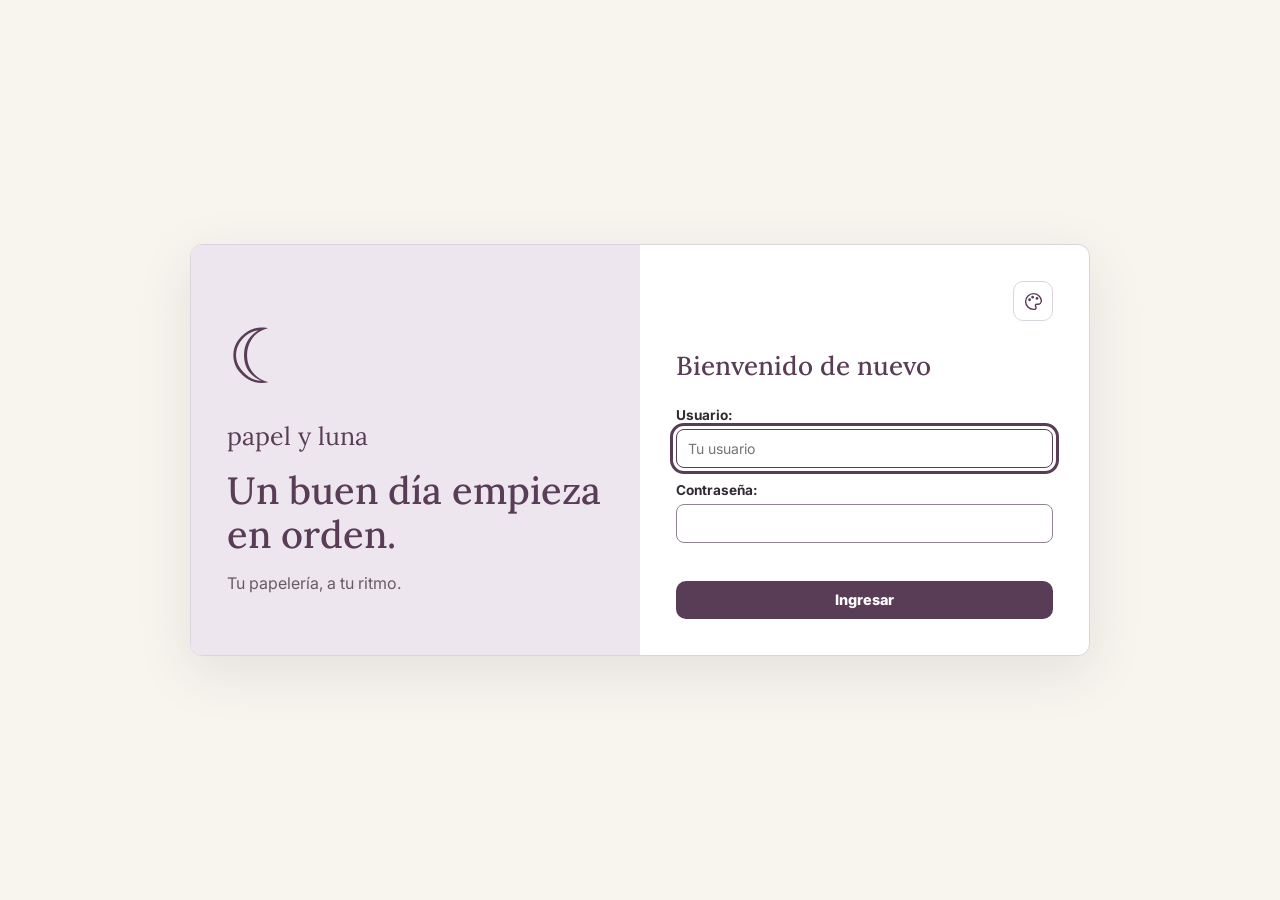
==== commit 74d26ec4: "Entrega MVP3: interfaz responsive y despliegue limpio" ====
--- a/index.html
+++ b/index.html
@@ -9,6 +9,8 @@
   <script src="js/api.js" defer></script>
   <script src="js/loading.js" defer></script>
   <script src="js/ui.js" defer></script>
+  <script src="js/vistas.js" defer></script>
+  <script src="js/paginacion.js" defer></script>
   <script src="js/borrador-venta.js" defer></script>
   <script src="js/productos.js" defer></script>
   <script src="js/clientes.js" defer></script>
@@ -29,35 +31,35 @@
   </div>
 
   <header class="main-header">
+    <div class="sidebar-header">
     <div class="header-brand">
       <span class="brand-logo" aria-hidden="true">☾</span>
       <div>
         <h1 class="brand-title">Papel y Luna</h1>
-        <p class="brand-sub">Sistema de Facturación POS — <span id="session-user-badge">Sin sesión</span></p>
-      </div>
-    </div>
-    <label class="theme-control"><span aria-hidden="true">◐</span><span class="sr-only">Tema de color</span><select data-selector-tema><option value="ciruela">Ciruela</option><option value="terracota">Terracota</option><option value="tinta">Azul tinta</option></select></label>
+        <p class="brand-sub">Sistema de facturación POS</p>
+      </div>
+    </div>
+    <div class="sidebar-identidad"><span id="session-user-badge">Sin sesión</span><div class="theme-control" data-theme-control></div></div>
+    </div>
     <nav class="header-nav" aria-label="Secciones principales">
-      <button type="button" id="btn-nav-pos" class="nav-btn active">POS / Factura</button>
-      <button type="button" id="btn-nav-historial" class="nav-btn">Historial</button>
-      <button type="button" id="btn-nav-clientes" class="nav-btn">Clientes</button>
-      <details class="nav-more" open><summary>Más secciones</summary><div class="nav-more-items">
-      <button type="button" id="btn-nav-faltantes" class="nav-btn">Faltantes</button>
-      <!-- Vistas exclusivas de Administrador -->
-      <button type="button" id="btn-nav-productos" class="nav-btn admin-only">Productos</button>
-      <button type="button" id="btn-nav-categorias" class="nav-btn admin-only">Categorías</button>
-      <button type="button" id="btn-nav-proveedores" class="nav-btn admin-only">Proveedores</button>
-      <button type="button" id="btn-nav-compras" class="nav-btn admin-only">Compras</button>
-      <button type="button" id="btn-nav-descuentos" class="nav-btn admin-only">Descuentos</button>
-      <button type="button" id="btn-nav-reportes" class="nav-btn admin-only">Reportes</button>
-      <button type="button" id="btn-logout" class="nav-btn btn-danger">Salir</button>
-      </div></details>
-    </nav>
+<button type="button" id="btn-nav-inicio" class="nav-btn active"><svg class="nav-icon" viewBox="0 0 24 24" fill="none" stroke="currentColor" stroke-width="1.6" stroke-linecap="round" stroke-linejoin="round" aria-hidden="true"><path d="M3 10 12 3l9 7 M5 9v12h5v-7h4v7h5V9"/></svg><span>Inicio</span></button>
+<button type="button" id="btn-nav-pos" class="nav-btn"><svg class="nav-icon" viewBox="0 0 24 24" fill="none" stroke="currentColor" stroke-width="1.6" stroke-linecap="round" stroke-linejoin="round" aria-hidden="true"><path d="M3 4h18v13H3z M7 21h10 M12 17v4"/></svg><span>POS</span></button>
+<button type="button" id="btn-nav-productos" class="nav-btn"><svg class="nav-icon" viewBox="0 0 24 24" fill="none" stroke="currentColor" stroke-width="1.6" stroke-linecap="round" stroke-linejoin="round" aria-hidden="true"><path d="M4 7 12 3l8 4v10l-8 4-8-4z M4 7l8 4 8-4 M12 11v10"/></svg><span>Productos</span></button>
+<details class="nav-more" open><summary>Más</summary><div class="nav-more-items">
+<button type="button" id="btn-nav-clientes" class="nav-btn"><svg class="nav-icon" viewBox="0 0 24 24" fill="none" stroke="currentColor" stroke-width="1.6" stroke-linecap="round" stroke-linejoin="round" aria-hidden="true"><path d="M16 21v-3a4 4 0 0 0-4-4H6a4 4 0 0 0-4 4v3 M9 3a4 4 0 1 0 0 8a4 4 0 1 0 0-8 M17 4a4 4 0 0 1 0 7 M22 21v-3a4 4 0 0 0-3-4"/></svg><span>Clientes</span></button>
+<button type="button" id="btn-nav-proveedores" class="nav-btn admin-only"><svg class="nav-icon" viewBox="0 0 24 24" fill="none" stroke="currentColor" stroke-width="1.6" stroke-linecap="round" stroke-linejoin="round" aria-hidden="true"><path d="M3 21V7l9-4 9 4v14 M7 10h2 M15 10h2 M7 14h2 M15 14h2 M10 21v-4h4v4"/></svg><span>Proveedores</span></button>
+<button type="button" id="btn-nav-compras" class="nav-btn admin-only"><svg class="nav-icon" viewBox="0 0 24 24" fill="none" stroke="currentColor" stroke-width="1.6" stroke-linecap="round" stroke-linejoin="round" aria-hidden="true"><path d="M3 3h2l3 12h11l3-9H6 M9 20h1 M18 20h1"/></svg><span>Compras</span></button>
+<button type="button" id="btn-nav-faltantes" class="nav-btn"><svg class="nav-icon" viewBox="0 0 24 24" fill="none" stroke="currentColor" stroke-width="1.6" stroke-linecap="round" stroke-linejoin="round" aria-hidden="true"><path d="M12 3 2 21h20z M12 9v5 M12 17v1"/></svg><span>Faltantes</span></button>
+<button type="button" id="btn-nav-historial" class="nav-btn"><svg class="nav-icon" viewBox="0 0 24 24" fill="none" stroke="currentColor" stroke-width="1.6" stroke-linecap="round" stroke-linejoin="round" aria-hidden="true"><path d="M3 12a9 9 0 1 0 3-7 M3 3v5h5 M12 7v5l3 2"/></svg><span>Historial</span></button>
+<button type="button" id="btn-nav-descuentos" class="nav-btn admin-only"><svg class="nav-icon" viewBox="0 0 24 24" fill="none" stroke="currentColor" stroke-width="1.6" stroke-linecap="round" stroke-linejoin="round" aria-hidden="true"><path d="M4 4h7l10 10-7 7L4 11z M8 8h.01"/></svg><span>Descuentos</span></button>
+<button type="button" id="btn-nav-categorias" class="nav-btn admin-only"><svg class="nav-icon" viewBox="0 0 24 24" fill="none" stroke="currentColor" stroke-width="1.6" stroke-linecap="round" stroke-linejoin="round" aria-hidden="true"><path d="M3 3h7v7H3z M14 3h7v7h-7z M3 14h7v7H3z M14 14h7v7h-7z"/></svg><span>Categorías</span></button>
+</div></details></nav>
+<div class="session-actions"><button type="button" id="btn-logout" class="nav-btn btn-danger"><svg class="nav-icon" viewBox="0 0 24 24" fill="none" stroke="currentColor" stroke-width="1.6" stroke-linecap="round" stroke-linejoin="round" aria-hidden="true"><path d="M9 3H3v18h6 M14 8l5 4-5 4 M8 12h11"/></svg><span>Cerrar sesión</span></button></div>
   </header>
 
   <main>
     <!-- 1. VISTA POS / FACTURACIÓN -->
-    <section id="vista-pos" class="pos-container">
+    <section id="vista-pos" class="pos-container vista-oculta">
       <section id="catalogo-productos">
         <div class="catalogo-banner">
           <div class="catalogo-text">
@@ -75,8 +77,8 @@
             <input type="search" id="search-input" placeholder="Buscar producto por nombre, categoria o codigo..." aria-label="Buscar producto">
           </div>
           <div class="view-buttons">
-            <button type="button" id="btn-lista" class="view-btn active">📄 Lista</button>
-            <button type="button" id="btn-catalogo" class="view-btn">🗂️ Catálogo</button>
+            <button type="button" id="btn-lista" class="view-btn active">Lista</button>
+            <button type="button" id="btn-catalogo" class="view-btn">Catálogo</button>
           </div>
         </div>
         <p id="catalogo-estado" role="status"></p>
@@ -86,12 +88,26 @@
 
       <!-- SECCIÓN FACTURA -->
       <section class="invoice-section" id="panel-venta" tabindex="-1" aria-label="Venta actual">
+        <button type="button" id="volver-catalogo-movil" class="btn-secondary">Volver a productos</button>
         <div class="invoice-card">
           <div class="invoice-header">
-            <h2 id="invoice-header-title">Factura de Venta</h2>
-            <p id="invoice-header-sub">Resumen y desglose de compra</p>
-          </div>
+            <h2 id="invoice-header-title">Tu venta</h2>
+            <p id="invoice-header-sub">Productos y detalle del pago</p>
+          </div>
+          <details class="pos-menu" id="pos-cliente-menu"><summary><span class="menu-icon" aria-hidden="true">♙</span><span><strong id="pos-cliente-resumen">Consumidor final</strong><small>Seleccionar o crear cliente</small></span><span aria-hidden="true">⌄</span></summary><div class="pos-menu-contenido">              <div class="form-group">
+                <label for="select-cliente">Cliente:</label>
+                <div class="context-field"><select id="select-cliente"><option value="">Sin cliente</option></select><button type="button" id="btn-nuevo-cliente-pos" class="btn-contextual">+ Nuevo</button></div>
+                <small id="clientes-pos-estado" role="status"></small>
+                <small id="venta-abierta-estado" role="status"></small>
+              </div></div></details>
           <div id="invoice-items-list" class="invoice-items-list"></div>
+          <details class="pos-menu pos-menu-descuento"><summary><span id="pos-descuento-resumen">＋ Aplicar descuento</span></summary><div class="pos-menu-contenido">              <div class="form-group">
+                <label for="select-descuento">Descuento</label>
+                <select id="select-descuento">
+                  <option value="">Sin descuento</option>
+                </select>
+                <button type="button" id="btn-descuento-puntual" class="btn-discreto admin-only">Descuento solo para esta factura</button>
+              </div></div></details>
           <div class="invoice-summary">
             <div class="summary-row">
               <span>Subtotal General:</span>
@@ -107,23 +123,11 @@
             </div>
             <hr class="divider">
             <div class="summary-row total-row">
-              <span>TOTAL A PAGAR:</span>
+              <span>Total · COP</span>
               <strong id="total-valor">$0</strong>
             </div>
             <div class="payment-section">
-              <div class="form-group">
-                <label for="select-cliente">Cliente:</label>
-                <div class="context-field"><select id="select-cliente"><option value="">Sin cliente</option></select><button type="button" id="btn-nuevo-cliente-pos" class="btn-contextual">+ Nuevo</button></div>
-                <small id="clientes-pos-estado" role="status"></small>
-                <small id="venta-abierta-estado" role="status"></small>
-              </div>
-              <div class="form-group">
-                <label for="select-descuento">Descuento</label>
-                <select id="select-descuento">
-                  <option value="">Sin descuento</option>
-                </select>
-                <button type="button" id="btn-descuento-puntual" class="btn-discreto admin-only">Descuento solo para esta factura</button>
-              </div>
+
               <div class="form-group">
                 <label for="select-pago">Método de Pago:</label>
                 <select id="select-pago" class="input-pago">
@@ -147,7 +151,7 @@
           </div>
         </div>
       </section>
-      <button type="button" id="acceso-venta-movil" class="acceso-venta-movil">Ver venta <strong id="total-venta-movil">$0</strong><span aria-hidden="true">↓</span></button>
+      <button type="button" id="acceso-venta-movil" class="acceso-venta-movil"><span>Ver factura · <span id="cantidad-venta-movil">0</span> artículos</span><strong id="total-venta-movil">$0</strong></button>
     </section>
 
     <!-- 2. VISTA GESTIÓN DE PRODUCTOS (CRUD) -->
@@ -157,9 +161,10 @@
           <h2>Gestión de Inventario</h2>
           <p>Agrega, edita o elimina productos de tu catálogo.</p>
         </div>
-        <button type="button" id="btn-new-product" class="btn-primary">Nuevo Producto</button>
-      </div>
-      <div class="table-responsive">
+        <button type="button" id="btn-new-product" class="btn-primary admin-only">Nuevo Producto</button>
+      </div>
+      <div class="indicadores-productos"><span><strong id="productos-total">0</strong>Total de productos</span><span><strong id="productos-bajos">0</strong>Stock bajo</span><span><strong id="productos-agotados">0</strong>Sin stock</span></div>
+<div class="filtros-listado"><div class="form-group"><label for="productos-buscar">Buscar productos</label><input id="productos-buscar" type="search" placeholder="Nombre, categoría o código"></div><div class="form-group"><label for="productos-categoria">Categoría</label><select id="productos-categoria"><option value="">Todas</option></select></div><div class="form-group"><label for="productos-estado">Estado</label><select id="productos-estado"><option value="">Todos</option><option value="disponible">Disponible</option><option value="bajo">Stock bajo</option><option value="agotado">Sin stock</option></select></div></div><div class="table-responsive">
         <table class="crud-table">
           <thead>
             <tr>
@@ -167,9 +172,9 @@
               <th>Nombre</th>
               <th>Categoría</th>
               <th>Precio Venta</th>
-              <th>Costo</th>
-              <th>Stock</th>
-              <th>Acciones</th>
+              <th class="admin-only">Costo</th>
+              <th>Stock</th><th>Estado</th>
+              <th class="admin-only">Acciones</th>
             </tr>
           </thead>
           <tbody id="products-table-body"></tbody>
@@ -181,10 +186,7 @@
     <section id="vista-historial" class="vista-oculta historial-container">
       <h2>Historial de Ventas</h2>
       <p>Registro de transacciones realizadas en el sistema.</p>
-      <h3>Ventas abiertas</h3>
-      <div id="ventas-abiertas-container" class="historial-list"></div>
-      <h3>Ventas cerradas</h3>
-      <div id="historial-container" class="historial-list"></div>
+      <div class="filtros-listado"><div class="form-group"><label for="historial-buscar">Buscar factura o cliente</label><input id="historial-buscar" type="search"></div><div class="form-group"><label for="historial-estado">Estado</label><select id="historial-estado"><option value="">Todas</option><option value="abierta">Abiertas</option><option value="cerrada">Cerradas</option></select></div></div><div id="historial-container" class="table-responsive"></div>
     </section>
 
     <!-- 4. VISTA CLIENTES -->
@@ -197,14 +199,14 @@
       <form id="cliente-form" class="modal-form">
         <input type="hidden" id="cliente-id">
         <div class="form-group"><label for="cliente-nombre">Nombre:</label><input id="cliente-nombre" required></div>
-        <div class="form-group"><label for="cliente-telefono">Teléfono:</label><input id="cliente-telefono" type="tel"></div>
+        <div class="form-row"><div class="form-group"><label for="cliente-tipo">Tipo</label><select id="cliente-tipo"><option value="persona">Persona</option><option value="empresa">Empresa</option></select></div><div class="form-group"><label for="cliente-documento">Documento (opcional)</label><input id="cliente-documento" maxlength="50"></div></div><div class="form-group"><label for="cliente-direccion">Dirección (opcional)</label><input id="cliente-direccion" maxlength="200"></div><div class="form-group"><label for="cliente-telefono">Teléfono:</label><input id="cliente-telefono" type="tel"></div>
         <div class="form-group"><label for="cliente-correo">Correo:</label><input id="cliente-correo" type="email"></div>
         <div><button type="submit" class="btn-primary">Guardar cliente</button> <button type="button" id="btn-cancelar-cliente" class="btn-primary">Nuevo / Cancelar edición</button></div>
       </form>
       <div class="form-group"><label for="buscar-cliente">Buscar cliente:</label><input id="buscar-cliente" type="search" placeholder="Nombre, teléfono o correo"></div>
       <div class="table-responsive">
         <table class="crud-table">
-          <thead><tr><th>Nombre</th><th>Teléfono</th><th>Correo</th><th>Acciones</th></tr></thead>
+          <thead><tr><th>Cliente</th><th>Documento</th><th>Contacto</th><th>Detalle</th></tr></thead>
           <tbody id="clientes-table-body"></tbody>
         </table>
       </div>
@@ -217,22 +219,22 @@
       <form id="proveedores-form" class="modal-form">
         <input type="hidden" id="proveedores-id">
         <div class="form-group"><label for="proveedores-nombre">Nombre:</label><input id="proveedores-nombre" type="text" required></div>
-        <div class="form-group"><label for="proveedores-telefono">Teléfono:</label><input id="proveedores-telefono" type="tel"></div>
+        <div class="form-row"><div class="form-group"><label for="proveedores-tipo">Tipo</label><select id="proveedores-tipo"><option value="persona">Persona</option><option value="empresa" selected>Empresa</option></select></div><div class="form-group"><label for="proveedores-documento">Documento / NIT (opcional)</label><input id="proveedores-documento" maxlength="50"></div></div><div class="form-group"><label for="proveedores-direccion">Dirección (opcional)</label><input id="proveedores-direccion" maxlength="200"></div><div class="form-group"><label for="proveedores-telefono">Teléfono:</label><input id="proveedores-telefono" type="tel"></div>
         <div class="form-group"><label for="proveedores-correo">Correo:</label><input id="proveedores-correo" type="email"></div>
         <div><button type="submit" class="btn-primary">Guardar</button> <button type="button" id="proveedores-cancelar" class="btn-primary">Nuevo / Cancelar edición</button></div>
       </form>
       <div class="form-group"><label for="proveedores-buscar">Buscar:</label><input id="proveedores-buscar" type="search"></div>
-      <div class="table-responsive"><table class="crud-table"><thead><tr><th>Referencia</th><th>Nombre</th><th>Teléfono</th><th>Correo</th><th>Acciones</th></tr></thead><tbody id="proveedores-body"></tbody></table></div>
+      <div class="table-responsive"><table class="crud-table"><thead><tr><th>Proveedor</th><th>Documento / NIT</th><th>Contacto</th><th>Detalle</th></tr></thead><tbody id="proveedores-body"></tbody></table></div>
     </section>
 
     <!-- 6. VISTA CATEGORÍAS -->
     <section id="vista-categorias" class="vista-oculta admin-container">
-      <div class="crud-header"><h2>Categorías</h2><button type="button" id="categorias-recargar" class="btn-primary">Recargar</button></div>
+      <div class="crud-header"><div><h2>Categorías</h2><p class="section-help">Organiza los productos de tu catálogo.</p></div><div class="acciones-seccion"><button type="button" id="categorias-recargar" class="btn-discreto">Recargar</button><button type="button" id="btn-nueva-categoria" class="btn-primary">Nueva categoría</button></div></div>
       <p id="categorias-estado" role="status"></p>
       <form id="categorias-form" class="modal-form">
         <input type="hidden" id="categorias-id">
         <div class="form-group"><label for="categorias-nombre">Nombre:</label><input id="categorias-nombre" type="text" required></div>
-        <div><button type="submit" class="btn-primary">Guardar</button> <button type="button" id="categorias-cancelar" class="btn-primary">Nuevo / Cancelar edición</button></div>
+        <div><button type="submit" class="btn-primary">Guardar</button> <button type="button" id="categorias-cancelar" class="btn-secondary">Cancelar</button></div>
       </form>
       <div class="form-group"><label for="categorias-buscar">Buscar:</label><input id="categorias-buscar" type="search"></div>
       <div class="table-responsive"><table class="crud-table"><thead><tr><th>Referencia</th><th>Nombre</th><th>Acciones</th></tr></thead><tbody id="categorias-body"></tbody></table></div>
@@ -240,7 +242,7 @@
 
     <!-- 7. VISTA COMPRAS -->
     <section id="vista-compras" class="vista-oculta admin-container">
-      <div class="crud-header"><div><h2>Compras</h2><p class="section-help">Registra una compra con todos sus productos y costos.</p></div><button type="button" id="btn-recargar-compras" class="btn-discreto">↻ Recargar</button></div>
+      <div class="crud-header"><div><h2>Compras</h2><p class="section-help">Registra una compra con todos sus productos y costos.</p></div><div class="acciones-seccion"><button type="button" id="btn-recargar-compras" class="btn-discreto">↻ Recargar</button><button type="button" id="btn-nueva-compra" class="btn-primary">＋ Registrar compra</button></div></div>
       <form id="compra-form" class="modal-form">
         <fieldset class="compra-paso"><legend><span class="paso-numero">1</span> Proveedor</legend>
           <div class="context-field"><div class="form-group"><label for="compra-proveedor">Selecciona el proveedor</label><select id="compra-proveedor" required><option value="">Selecciona un proveedor</option></select></div><button type="button" id="btn-nuevo-proveedor-compra" class="btn-contextual">+ Nuevo proveedor</button></div>
@@ -259,19 +261,19 @@
         <div class="compra-confirmar"><p class="section-help">Revisa los productos, cantidades y costos antes de registrar.</p><button type="submit" id="btn-registrar-compra" class="btn-primary">Registrar compra</button></div>
       </form>
       <p id="compra-estado" role="status"></p>
-      <details class="compras-historial" open><summary>Compras registradas</summary><p id="compras-lista-estado" role="status"></p><div id="compras-lista" class="historial-list"></div></details>
+      <div class="filtros-listado"><div class="form-group"><label for="compras-buscar">Buscar compra o proveedor</label><input id="compras-buscar" type="search"></div><div class="form-group"><label for="compras-fecha-desde">Desde</label><input id="compras-fecha-desde" type="date"></div><div class="form-group"><label for="compras-fecha-hasta">Hasta</label><input id="compras-fecha-hasta" type="date"></div></div><p id="compras-lista-estado" role="status"></p><div id="compras-lista" class="table-responsive"></div>
     </section>
 
     <!-- 8. VISTA DESCUENTOS (NUEVO MVP 3) -->
     <section id="vista-descuentos" class="vista-oculta admin-container">
       <div class="crud-header">
         <div>
-          <h2>Catálogo de Descuentos</h2>
+          <h2>Descuentos</h2>
           <p>Crea descuentos porcentuales o de valor fijo reutilizables en las ventas.</p>
         </div>
-        <button type="button" id="descuentos-recargar" class="btn-primary">Recargar</button>
-      </div>
-      <p id="descuentos-estado" role="status"></p>
+        <div class="acciones-seccion"><button type="button" id="descuentos-recargar" class="btn-discreto">Recargar</button><button type="button" id="btn-nuevo-descuento" class="btn-primary">Nuevo descuento</button></div>
+      </div>
+      <p id="descuentos-estado" role="status"></p><div class="filtros-listado"><div class="form-group"><label for="descuentos-buscar">Buscar descuento</label><input id="descuentos-buscar" type="search"></div><div class="form-group"><label for="descuentos-filtro">Disponibilidad</label><select id="descuentos-filtro"><option value="">Todos</option><option value="true">Disponible</option><option value="false">No disponible</option></select></div></div>
       <form id="descuentos-form" class="modal-form">
         <input type="hidden" id="descuentos-id">
         <div class="form-row">
@@ -292,13 +294,13 @@
           </div>
         </div>
         <div>
-          <button type="submit" class="btn-primary">Guardar descuento</button>
-          <button type="button" id="descuentos-cancelar" class="btn-primary">Nuevo / Cancelar edición</button>
+          <div class="form-group"><label for="descuentos-disponible">Estado</label><select id="descuentos-disponible"><option value="true">Disponible</option><option value="false">No disponible</option></select></div><button type="submit" class="btn-primary">Guardar descuento</button>
+          <button type="button" id="descuentos-cancelar" class="btn-secondary">Cancelar</button>
         </div>
       </form>
       <div class="table-responsive">
         <table class="crud-table">
-          <thead><tr><th>Nombre</th><th>Tipo</th><th>Valor</th><th>Acciones</th></tr></thead>
+          <thead><tr><th>Nombre</th><th>Tipo</th><th>Valor</th><th>Estado</th><th>Acciones</th></tr></thead>
           <tbody id="descuentos-body"></tbody>
         </table>
       </div>
@@ -311,7 +313,7 @@
           <h2>Faltantes</h2>
           <p class="section-help">Registra la demanda que no pudiste atender.</p>
         </div>
-        <button type="button" id="btn-recargar-faltantes" class="btn-discreto">↻ Recargar</button>
+        <div class="acciones-seccion"><button type="button" id="btn-recargar-faltantes" class="btn-discreto">↻ Recargar</button><button type="button" id="btn-nuevo-faltante" class="btn-primary">＋ Registrar faltante</button></div>
       </div>
       <div class="faltantes-layout"><section class="panel-faltante"><h3>Nueva solicitud</h3>
       <form id="faltante-form" class="modal-form">
@@ -342,11 +344,11 @@
             <select id="faltante-proveedor"><option value="">Sin proveedor</option></select>
           </div>
         </div>
-        <button type="submit" class="btn-primary">Registrar faltante</button>
+        <div class="form-group"><label for="faltante-notas">Notas (opcional)</label><textarea id="faltante-notas" maxlength="1000" rows="3"></textarea></div><button type="submit" class="btn-primary">Registrar faltante</button>
       </form>
       <details class="ayuda-contextual"><summary>¿Cómo se usa?</summary><p>Registra lo que pidió el cliente. El resumen agrupa pendientes por producto y proveedor para orientar próximas compras. Marca la solicitud resuelta cuando la atiendas.</p></details>
       </section><section class="panel-faltante resultados-faltantes">
-      <div class="form-row filtros-faltantes">
+      <div class="filtros-listado filtros-faltantes"><div class="form-group"><label for="faltantes-buscar">Buscar producto o descripción</label><input id="faltantes-buscar" type="search"></div><div class="form-group"><label for="faltantes-estado">Estado</label><select id="faltantes-estado"><option value="">Todos</option><option value="pendiente">Pendiente</option><option value="resuelto">Resuelto</option></select></div>
         <div class="form-group">
           <label for="filtro-faltante-tipo">Filtrar por tipo:</label>
           <select id="filtro-faltante-tipo">
@@ -361,31 +363,31 @@
         </div>
       </div>
 
-      <h3>Pendientes para comprar</h3>
       <div class="table-responsive">
         <table class="crud-table">
-          <thead><tr><th>Producto solicitado</th><th>Tipo</th><th>Proveedor</th><th>Solicitudes</th><th>Cantidad total</th></tr></thead>
-          <tbody id="faltantes-agrupados-body"></tbody>
-        </table>
-      </div>
-
-      <details class="detalle-solicitudes"><summary>Ver todas las solicitudes y resolver</summary>
-      <div class="table-responsive">
-        <table class="crud-table">
-          <thead><tr><th>Fecha</th><th>Producto / Descripción</th><th>Tipo</th><th>Cantidad</th><th>Proveedor</th><th>Estado</th><th>Acción</th></tr></thead>
+          <thead><tr><th>Producto / Descripción</th><th>Tipo</th><th>Cantidad</th><th>Proveedor</th><th>Estado</th><th>Fecha</th><th>Detalle</th></tr></thead>
           <tbody id="faltantes-table-body"></tbody>
         </table>
       </div>
-      </details></section></div>
+      </section></div>
     </section>
 
     <!-- 10. VISTA REPORTES (NUEVO MVP 3) -->
-    <section id="vista-reportes" class="vista-oculta admin-container">
+    <section id="vista-inicio" class="admin-container dashboard-inicio">
+      <div class="crud-header"><div><p class="eyebrow">Inicio · Tu operación de hoy</p><h2>Todo listo para un buen día.</h2><p id="inicio-fecha" class="section-help"></p></div><div class="acciones-seccion"><button type="button" id="inicio-nueva-venta" class="btn-secondary">Ir al POS →</button><button type="button" id="inicio-reportes" class="btn-primary admin-only">Generar reporte</button></div></div>
+      <div id="inicio-resumen" class="dashboard-resumen" aria-live="polite"></div>
+      <div class="dashboard-paneles">
+        <section class="dashboard-panel"><div class="panel-cabecera"><h3>Movimientos recientes</h3><div class="acciones-seccion"><button type="button" id="inicio-historial" class="btn-discreto">Ver historial →</button><button type="button" id="inicio-compras" class="btn-discreto admin-only">Ver compras →</button></div></div><div id="inicio-movimientos"></div></section>
+        <section class="dashboard-panel dashboard-atencion"><h3>Inventario que requiere atención</h3><div id="inicio-inventario"></div><div class="inicio-accesos"><button type="button" id="inicio-inventario-ir" class="btn-secondary">Ir a inventario →</button><div class="dashboard-enlaces"><span>Continúa donde lo dejaste</span><button type="button" id="inicio-abiertas" class="btn-discreto">Ver ventas abiertas →</button><button type="button" id="inicio-faltantes" class="btn-discreto">Ir a faltantes →</button></div></div></section>
+      </div>
+    </section>
+    <section id="vista-reportes" class="admin-container admin-only vista-oculta dashboard-reportes">
       <div class="crud-header">
         <div>
-          <h2>Reportes Administrativos</h2>
-          <p>Consulta ventas, productos más vendidos, compras y faltantes frecuentes por rango de fechas (mínimo 1 día).</p>
-        </div>
+          <p class="eyebrow">Resultados del negocio</p><h2>Reporte de actividad</h2>
+          <p id="reporte-periodo" class="section-help" aria-live="polite">Selecciona el período que quieres consultar.</p>
+        </div>
+        <button type="button" id="reportes-volver" class="btn-secondary">← Volver a Inicio</button>
       </div>
       <form id="reportes-form" class="modal-form">
         <div class="form-row">
@@ -404,29 +406,31 @@
       </form>
       <div id="reportes-resumen-cards" class="historial-list reporte-indicadores"></div>
 
-      <h3 class="reporte-titulo">Productos más vendidos en el rango</h3>
+      <div class="reporte-secciones">
+      <details class="reporte-seccion" open><summary><span>Productos más vendidos<small>Unidades e ingresos de las líneas en el período</small></span><span id="reporte-vendidos-cantidad" class="estado-badge estado-neutro"></span></summary>
       <div class="table-responsive">
         <table class="crud-table">
           <thead><tr><th>Producto</th><th>Unidades Vendidas</th><th>Subtotal Generado</th></tr></thead>
           <tbody id="reporte-mas-vendidos-body"></tbody>
         </table>
       </div>
-
-      <h3 class="reporte-titulo">Compras registradas en el rango</h3>
+      </details>
+      <details class="reporte-seccion"><summary><span>Compras registradas<small>Proveedor, fecha e importe de cada compra</small></span><span id="reporte-compras-cantidad" class="estado-badge estado-neutro"></span></summary>
       <div class="table-responsive">
         <table class="crud-table">
           <thead><tr><th>Referencia</th><th>Fecha</th><th>Proveedor</th><th>Total Compra</th></tr></thead>
           <tbody id="reporte-compras-body"></tbody>
         </table>
       </div>
-
-      <h3 class="reporte-titulo">Faltantes frecuentes</h3>
+      </details>
+      <details class="reporte-seccion"><summary><span>Faltantes frecuentes<small>Acumulado histórico; este indicador no se filtra por fecha</small></span><span id="reporte-faltantes-cantidad" class="estado-badge estado-neutro"></span></summary>
       <div class="table-responsive">
         <table class="crud-table">
           <thead><tr><th>Nombre Normalizado</th><th>Tipo</th><th>Veces Solicitado</th><th>Unidades Totales</th></tr></thead>
           <tbody id="reporte-faltantes-body"></tbody>
         </table>
       </div>
+      </details></div>
     </section>
   </main>
 
@@ -435,7 +439,7 @@
     <div class="modal-card login-layout">
       <aside class="login-story"><span class="login-moon" aria-hidden="true">☾</span><p class="login-brand">papel y luna</p><h2>Un buen día empieza en orden.</h2><p>Tu papelería, a tu ritmo.</p></aside>
       <div class="login-content">
-      <label class="theme-control"><span aria-hidden="true">◐</span><span class="sr-only">Tema de color</span><select data-selector-tema><option value="ciruela">Ciruela</option><option value="terracota">Terracota</option><option value="tinta">Azul tinta</option></select></label>
+      <div class="theme-control" data-theme-control></div>
       <div class="modal-header">
         <h3 id="login-modal-title">Bienvenido de nuevo</h3>
       </div>
@@ -505,7 +509,7 @@
       <form id="nuevo-proveedor-form" class="modal-form">
         <input type="hidden" id="nuevo-proveedor-id">
         <div class="form-group"><label for="nuevo-proveedor-nombre">Nombre</label><input id="nuevo-proveedor-nombre" required></div>
-        <div class="form-group"><label for="nuevo-proveedor-telefono">Teléfono</label><input type="tel" id="nuevo-proveedor-telefono"></div>
+        <div class="form-row"><div class="form-group"><label for="nuevo-proveedor-tipo">Tipo</label><select id="nuevo-proveedor-tipo"><option value="persona">Persona</option><option value="empresa" selected>Empresa</option></select></div><div class="form-group"><label for="nuevo-proveedor-documento">Documento / NIT (opcional)</label><input id="nuevo-proveedor-documento" maxlength="50"></div></div><div class="form-group"><label for="nuevo-proveedor-direccion">Dirección (opcional)</label><input id="nuevo-proveedor-direccion" maxlength="200"></div><div class="form-group"><label for="nuevo-proveedor-telefono">Teléfono</label><input type="tel" id="nuevo-proveedor-telefono"></div>
         <div class="form-group"><label for="nuevo-proveedor-correo">Correo</label><input type="email" id="nuevo-proveedor-correo"></div>
         <div class="modal-actions"><button type="button" id="btn-cancelar-nuevo-proveedor" class="btn-cancel">Cancelar</button><button type="submit" class="btn-primary">Crear proveedor</button></div>
       </form>
--- a/css/Style.css
+++ b/css/Style.css
@@ -1,6 +1,8 @@
 /* PALETAS GLOBALES. Ciruela es el valor inicial.
    El selector solo cambia data-tema en <html>. Edita aquí los colores.
    Los colores de estado (error, éxito...) conservan su significado en los tres temas. */
+@font-face { font-family: 'Inter'; src: url('../assets/fonts/Inter.ttf') format('truetype'); font-weight: 100 900; font-style: normal; font-display: swap; }
+@font-face { font-family: 'Lora'; src: url('../assets/fonts/Lora.ttf') format('truetype'); font-weight: 400 700; font-style: normal; font-display: swap; }
 :root {
   color-scheme: light;
   --color-primary: #593C56;
@@ -30,7 +32,8 @@
   --color-on-primary: #FFFFFF;
   --radius: 12px;
   --shadow: 0 4px 15px var(--color-shadow);
-  --font-editorial: Georgia, 'Times New Roman', serif;
+  --font-editorial: 'Lora', Georgia, 'Times New Roman', serif;
+  --font-operativa: 'Inter', 'Segoe UI', system-ui, sans-serif;
 }
 :root[data-tema="terracota"] {
   --color-primary: #913F2D;
@@ -59,7 +62,7 @@
   box-sizing: border-box;
   margin: 0;
   padding: 0;
-  font-family: 'Segoe UI', system-ui, -apple-system, sans-serif;
+  font-family: var(--font-operativa);
   color: var(--color-text);
 }
 
@@ -1338,12 +1341,16 @@
 .historial-badge-correccion { display: block; color: var(--color-warning); }
 .historial-badge-reembolso { display: block; color: var(--color-danger); }
 @media(min-width: 1280px) {
-  body { padding: 28px 28px 28px 232px; }
-  .main-header { position: fixed; inset: 0 auto 0 0; width: 208px; margin: 0; border: 0; border-right: 1px solid var(--color-border); border-radius: 0; background: var(--color-bg); padding: 28px 16px; display: flex; flex-direction: column; align-items: stretch; justify-content: start; gap: 24px; box-shadow: none; overflow-y: auto; }
+  body { padding: 28px 28px 28px 272px; }
+  /* Cabecera y pie no encogen. Solo el menú ocupa/desplaza el espacio restante.
+     El wrap heredado de la cabecera horizontal creaba columnas fuera del sidebar. */
+  .main-header { position: fixed; inset: 0 auto 0 0; width: 248px; height: 100dvh; margin: 0; border: 0; border-right: 1px solid var(--color-border); border-radius: 0; background: var(--color-bg); padding: 24px 16px 16px; display: flex; flex-flow: column nowrap; align-items: stretch; justify-content: start; gap: 18px; box-shadow: none; }
+  .sidebar-header, .session-actions { flex: 0 0 auto; min-width: 0; }
   .header-brand { align-items: start; gap: 8px; }
   .brand-logo { font-size: 26px; }
   .theme-control { margin-left: 0; }
-  .header-nav { flex-direction: column; }
+  .header-nav { flex: 1 1 0; min-height: 0; min-width: 0; width: 100%; flex-flow: column nowrap; overflow-y: auto; scrollbar-width: thin; padding: 3px; }
+  .header-nav .nav-btn { width: 100%; flex: 0 0 auto; min-width: 0; white-space: normal; }
   .nav-btn { text-align: left; border-color: transparent; padding: 11px 12px; font-size: .875rem; }
   .nav-btn.active { border-color: var(--color-primary); }
   .pos-container { grid-template-columns: minmax(0,1.3fr) minmax(350px,1fr); gap: 24px; }
@@ -1408,3 +1415,320 @@
 @media (prefers-reduced-motion: reduce) {
   *, *::before, *::after { animation: none !important; transition: none !important; scroll-behavior: auto !important; }
 }
+
+/* Fichas y listados: composición de la referencia, datos reales del servicio. */
+.nav-icon { width: 19px; height: 19px; flex: 0 0 19px; color: inherit; }
+.nav-icon * { color: inherit; }
+.nav-btn { display: inline-flex; align-items: center; gap: 10px; }
+.nav-btn span { color: inherit; }
+.session-actions { border-top: 1px solid var(--color-border); padding-top: 12px; width: 100%; }
+.session-actions .nav-btn { width: 100%; }
+.dashboard-resumen { display: grid; grid-template-columns: repeat(3,minmax(0,1fr)); gap: 16px; margin: 24px 0; }
+.dashboard-card { background: var(--color-bg); border: 1px solid var(--color-border); border-radius: var(--radius); padding: 22px; }
+.dashboard-card h3 { font-size: .9rem; font-weight: 500; color: var(--color-muted); }
+.dashboard-card strong { display: block; font: 36px var(--font-editorial); color: var(--color-primary); margin: 10px 0; }
+.dashboard-card p { color: var(--color-muted); font-size: .8rem; }
+.dashboard-enlaces { display: flex; gap: 12px; flex-wrap: wrap; }
+.dashboard-reportes { margin-top: 32px; padding-top: 28px; border-top: 1px solid var(--color-border); }
+.indicadores-productos { display: flex; gap: 24px; margin: 20px 0; }
+.indicadores-productos > span { background: var(--color-bg); padding: 14px 20px; border-radius: 10px; }
+.indicadores-productos strong { font: 28px var(--font-editorial); margin-right: 8px; color: var(--color-primary); }
+.filtros-listado { display: flex; gap: 12px; margin: 20px 0; flex-wrap: wrap; align-items: end; }
+.filtros-listado .form-group { flex: 1 1 150px; min-width: 0; }
+.filtros-listado .form-group:first-child { flex: 2 1 240px; }
+.estado-badge { display: inline-block; width: fit-content; border-radius: 6px; padding: 4px 8px; font-size: .76rem; line-height: 1.4; font-weight: 500; }
+.estado-disponible { background: var(--color-success-soft); color: var(--color-success); }
+.estado-bajo { background: var(--color-warning-soft); color: var(--color-warning); }
+.estado-agotado { background: var(--color-danger-soft); color: var(--color-danger); }
+.estado-neutro { background: var(--color-accent); color: var(--color-primary); margin-top: 5px; }
+.pos-list-stock { flex: 0 0 auto; }
+.pos-list-header-group { flex-direction: column; align-items: start; gap: 3px; }
+.pos-list-info { flex: 1; }
+.pos-list-row .product-cat-tag { order: 1; margin: 0; font-size: .65rem; font-weight: 500; }
+.pos-list-row { padding: 16px; }
+.pos-list-desc { color: var(--color-muted); font-size: .75rem; }
+.pos-menu { margin: 12px 0; border-radius: 8px; background: var(--color-bg); border: 1px solid var(--color-border); }
+.pos-menu > summary { cursor: pointer; list-style: none; display: flex; align-items: center; gap: 12px; padding: 12px; color: var(--color-primary); }
+.pos-menu > summary > span:nth-child(2) { flex: 1; }
+.pos-menu > summary small { display: block; color: var(--color-muted); font-size: .75rem; margin-top: 4px; }
+.pos-menu > summary strong { font-size: .9rem; font-weight: 500; }
+.pos-menu-contenido { padding: 0 12px 12px; }
+.pos-menu-descuento { background: var(--color-accent); border: 0; }
+.pos-menu-descuento > summary { font-size: .85rem; }
+.invoice-item-row { display: grid; grid-template-columns: minmax(0,1fr) auto; gap: 6px 16px; padding: 16px 0; border-bottom-style: solid; }
+.item-details { grid-column: 1; grid-row: 1 / 3; }
+.item-details h4 { font-size: .87rem; font-weight: 500; line-height: 1.5; }
+.item-details p { font-size: .75rem; margin-top: 4px; }
+.item-importe { grid-column: 2; grid-row: 1; font-size: .9rem; text-align: right; font-weight: 600; font-variant-numeric: tabular-nums; }
+.item-actions { grid-column: 2; grid-row: 2; justify-content: end; }
+.btn-cantidad-input { background: var(--color-card); border: 1px solid var(--color-border); border-radius: 5px; width: 28px; height: 28px; font-weight: 400; }
+.btn-borrar { color: var(--color-muted); font-size: .85rem; }
+.payment-section > .form-group:first-child { grid-column: auto; }
+.payment-section > .form-group:nth-child(2) { grid-column: auto; }
+.total-row { font-family: var(--font-editorial); }
+.total-row strong { font-family: var(--font-operativa); font-weight: 650; }
+.ficha-card { max-width: 760px; }
+.ficha-datos { display: grid; grid-template-columns: 1fr 1fr; gap: 18px; margin: 18px 0 24px; }
+.ficha-datos dt { font-size: .75rem; color: var(--color-muted); margin-bottom: 5px; }
+.ficha-datos dd { margin: 0; font-size: .9rem; overflow-wrap: anywhere; white-space: pre-wrap; }
+.ficha-card .venta-detalle { background: transparent; border: 0; padding: 0; }
+.ficha-card .historial-card-header { align-items: start; }
+.ficha-card .historial-card-header .detalle-indicacion { display: none; }
+.ficha-card .historial-card-item { padding: 10px 0; border-bottom: 1px solid var(--color-border); gap: 15px; }
+.ficha-card .historial-card-footer { margin-top: 24px; }
+.historial-card-pago { line-height: 1.8; font-size: .88rem; }
+.fila-detalle { cursor: pointer; }
+.tabla-fichas td { vertical-align: middle; }
+.tabla-fichas td:last-child { white-space: nowrap; }
+.modal-compra { max-width: 1040px; }
+#vista-compras > #compra-form, #vista-faltantes #faltante-form { display: none; }
+.faltantes-layout { display: block; }
+.faltantes-layout > .panel-faltante:first-child { display: none; }
+body[data-rol="cajero"] .admin-only { display: none !important; }
+@media(min-width:1280px) { .main-header { gap: 18px; } .session-actions { margin-top: auto; } .nav-btn { min-height: 43px; } }
+@media(max-width:1100px) { .pos-list-row { flex-wrap: wrap; } .pos-list-stock { margin-left: auto; } .pos-list-info { flex-basis: 50%; } }
+@media(max-width:600px) {
+  .nav-btn { justify-content: center; gap: 5px; flex-direction: column; font-size: .75rem; }
+  .session-actions { padding-top: 8px; }
+  .session-actions .nav-btn { flex-direction: row; min-height: 40px; }
+  .dashboard-resumen { grid-template-columns: 1fr; gap: 10px; }
+  .dashboard-card { display: grid; grid-template-columns: 1fr auto; gap: 6px; padding: 16px; }
+  .dashboard-card strong { grid-column: 2; grid-row: 1 / 3; margin: 0; }
+  .dashboard-card p { grid-column: 1; }
+  .indicadores-productos { gap: 8px; }
+  .indicadores-productos > span { padding: 12px; flex: 1; font-size: .85rem; }
+  .indicadores-productos strong { display: block; }
+  .pos-list-stock .estado-badge { font-size: .7rem; }
+  .item-actions .btn-cantidad-input { min-height: 38px; width: 32px; }
+  .ficha-datos { grid-template-columns: 1fr; gap: 12px; }
+  .ficha-card .modal-actions > button { flex: 1; }
+  .crud-table th, .crud-table td { padding: 10px; }
+  .tabla-fichas .btn-discreto { min-width: 64px; padding: 8px; }
+  .tabla-fichas, .tabla-fichas tbody { display: block; width: 100%; }
+  .tabla-fichas thead { position: absolute; width: 1px; height: 1px; overflow: hidden; clip-path: inset(50%); }
+  .tabla-fichas tbody tr { display: grid; grid-template-columns: minmax(0,1fr) minmax(0,1fr); border: 1px solid var(--color-border); border-radius: 10px; margin-bottom: 12px; padding: 12px; gap: 10px; }
+  .tabla-fichas td { border: 0; padding: 0; min-width: 0; overflow-wrap: anywhere; }
+  .tabla-fichas td:first-child, .tabla-fichas td[colspan] { grid-column: 1 / -1; }
+  .tabla-fichas td[data-label]::before { content: attr(data-label); display: block; font-size: .72rem; color: var(--color-muted); margin-bottom: 4px; }
+  .tabla-fichas td:last-child { align-self: end; justify-self: end; white-space: normal; }
+}
+
+/* Navegación, apariencia e Inicio: refinamiento enfocado, mismas tres paletas. */
+.sidebar-header { min-width: 0; }
+.header-brand > div { min-width: 0; }
+.brand-title { font-size: 24px; line-height: 1.25; letter-spacing: -.5px; }
+.brand-sub { font-size: 13px; font-weight: 400; line-height: 1.5; margin-top: 5px; }
+.sidebar-identidad { display: flex; align-items: center; gap: 10px; margin-top: 16px; }
+#session-user-badge { flex: 1; min-width: 0; font-size: 13px; line-height: 1.5; color: var(--color-muted); overflow-wrap: anywhere; }
+.nav-btn { font-weight: 500; }
+.session-actions .nav-btn { justify-content: flex-start; }
+.appearance-menu { position: relative; }
+.appearance-menu > summary { display: grid; place-items: center; list-style: none; cursor: pointer; width: 40px; height: 40px; border: 1px solid var(--color-border); border-radius: 10px; background: var(--color-card); }
+.appearance-menu > summary::-webkit-details-marker { display: none; }
+.appearance-menu > summary svg { width: 21px; height: 21px; color: var(--color-primary); }
+.appearance-menu > summary svg * { color: inherit; }
+.appearance-menu[open] > summary, .appearance-menu > summary:hover { background: var(--color-accent); border-color: var(--color-primary); }
+.appearance-options { position: absolute; right: 0; top: calc(100% + 8px); width: 198px; padding: 8px; border: 1px solid var(--color-border); border-radius: 12px; background: var(--color-card); box-shadow: var(--shadow); z-index: 100; }
+.appearance-options p { padding: 6px 10px 10px; font-size: 13px; color: var(--color-muted); }
+.appearance-options button { display: flex; align-items: center; gap: 10px; width: 100%; padding: 10px; font-size: 14px; font-weight: 500; background: transparent; border: 0; border-radius: 7px; text-align: left; cursor: pointer; }
+.appearance-options button:hover, .appearance-options button[aria-pressed="true"] { background: var(--color-accent); }
+.theme-check { margin-left: auto; visibility: hidden; }
+[aria-pressed="true"] .theme-check { visibility: visible; color: var(--color-primary); }
+.theme-swatch { width: 20px; height: 20px; flex: 0 0 20px; border-radius: 50%; border: 3px solid var(--color-card); box-shadow: 0 0 0 1px var(--color-border); }
+.swatch-ciruela { background: #593C56; }
+.swatch-terracota { background: #913F2D; }
+.swatch-tinta { background: #274961; }
+.tema-cambiando body, .tema-cambiando .main-header, .tema-cambiando .dashboard-card, .tema-cambiando .dashboard-panel { transition: background-color 160ms ease, color 160ms ease, border-color 160ms ease; }
+.dashboard-inicio { background: transparent; border: 0; box-shadow: none; padding: 0; }
+.dashboard-inicio h2, .dashboard-reportes h2 { font-size: 32px; line-height: 1.25; letter-spacing: -.6px; }
+.eyebrow { color: var(--color-muted); font-size: 13px; line-height: 1.5; margin-bottom: 8px; }
+.dashboard-inicio .section-help, .dashboard-reportes .section-help { font-size: 14px; line-height: 1.6; }
+.dashboard-card { padding: 20px; background: var(--color-card); min-width: 0; }
+.dashboard-card h3 { font: 500 14px/1.5 var(--font-operativa); }
+.dashboard-card strong { font: 550 clamp(24px,2.2vw,32px)/1.25 var(--font-operativa); font-variant-numeric: tabular-nums; letter-spacing: -.7px; overflow-wrap: anywhere; margin: 12px 0; }
+.dashboard-card p { font-size: 13px; line-height: 1.5; }
+.dashboard-paneles { display: grid; grid-template-columns: minmax(0,1.6fr) minmax(0,1fr); gap: 20px; }
+.dashboard-panel { background: var(--color-card); border: 1px solid var(--color-border); border-radius: var(--radius); padding: 22px; min-width: 0; }
+.dashboard-panel h3 { font: 500 23px/1.35 var(--font-editorial); color: var(--color-primary); }
+.panel-cabecera { display: flex; justify-content: space-between; align-items: center; flex-wrap: wrap; gap: 10px; margin-bottom: 16px; }
+#inicio-movimientos { font-size: 14px; line-height: 1.6; color: var(--color-muted); }
+.movimientos-lista { list-style: none; }
+.movimientos-lista li { display: grid; grid-template-columns: 32px minmax(0,1fr) auto; gap: 12px; align-items: center; padding: 16px 0; border-bottom: 1px solid var(--color-border); }
+.movimientos-lista li:last-child { border: 0; }
+.movimiento-icono { display: grid; place-items: center; width: 32px; height: 32px; border-radius: 9px; background: var(--color-accent); color: var(--color-primary); font-size: 20px; }
+.movimiento-enlace { border: 0; padding: 0; background: none; font: 500 14px/1.5 var(--font-operativa); text-align: left; cursor: pointer; color: var(--color-text); overflow-wrap: anywhere; }
+.movimiento-enlace:hover { text-decoration: underline; text-underline-offset: 3px; }
+.movimientos-lista time { display: block; font-size: 13px; color: var(--color-muted); margin-top: 3px; }
+.movimientos-lista strong { font-size: 14px; font-weight: 600; font-variant-numeric: tabular-nums; color: var(--color-primary); }
+.dashboard-atencion { background: var(--color-warning-soft); border-color: transparent; display: flex; flex-direction: column; gap: 16px; }
+.inicio-accesos { display: grid; gap: 12px; }
+.inicio-accesos > button { background: var(--color-bg); }
+.inicio-accesos .dashboard-enlaces { margin-top: 0; gap: 8px; }
+.inicio-accesos .dashboard-enlaces > span { flex-basis: 100%; }
+.inventario-alerta { padding: 14px 0; border-bottom: 1px solid var(--color-danger-border); }
+.inventario-alerta strong { font-size: 15px; font-weight: 550; color: var(--color-warning); }
+.inventario-alerta p { font-size: 14px; line-height: 1.6; color: var(--color-muted); margin-top: 8px; overflow-wrap: anywhere; }
+.dashboard-atencion .section-help { margin-top: 12px; }
+.dashboard-enlaces { align-items: center; margin-top: 20px; gap: 8px 16px; }
+.dashboard-enlaces > span { font-size: 13px; color: var(--color-muted); }
+.dashboard-inicio .btn-discreto, .dashboard-reportes .btn-secondary { font-size: 14px; }
+.dashboard-reportes { margin-top: 0; border: 1px solid var(--color-border); padding: 24px; }
+#reportes-form { background: var(--color-bg); padding: 16px; border-radius: 10px; margin: 20px 0; }
+#reportes-form .form-row { grid-template-columns: minmax(0,200px) minmax(0,200px) auto; align-items: end; }
+#reportes-form .form-group { margin: 0; }
+#reportes-form .filtro-accion { justify-self: start; }
+.reporte-indicadores { grid-template-columns: repeat(3,minmax(0,1fr)); gap: 12px; }
+.reporte-indicadores .dashboard-card { background: var(--color-bg); padding: 18px; }
+.reporte-indicadores .dashboard-card strong { font-size: 26px; }
+.reporte-secciones { display: grid; gap: 12px; margin-top: 24px; }
+.reporte-seccion { border: 1px solid var(--color-border); border-radius: 10px; min-width: 0; }
+.reporte-seccion > summary { cursor: pointer; display: flex; align-items: center; gap: 16px; padding: 18px; list-style: none; font-weight: 550; font-size: 16px; }
+.reporte-seccion > summary > span:first-child { flex: 1; min-width: 0; }
+.reporte-seccion > summary small { display: block; font-weight: 400; font-size: 13px; line-height: 1.5; color: var(--color-muted); margin-top: 4px; }
+.reporte-seccion > summary::after { content: '+'; color: var(--color-primary); font-size: 22px; }
+.reporte-seccion[open] > summary::after { content: '−'; }
+.reporte-seccion .table-responsive { margin: 0; padding: 0 16px 16px; }
+.reporte-seccion .crud-table { font-size: 14px; }
+.reporte-seccion td:last-child { font-variant-numeric: tabular-nums; }
+.reporte-seccion .estado-badge { font-size: 13px; margin: 0; white-space: nowrap; }
+@media(min-width:1280px) {
+  .sidebar-header { position: relative; z-index: 2; }
+  .main-header .brand-logo { font-size: 24px; }
+  .main-header .brand-title { font-size: 23px; }
+  .header-nav .nav-btn { font-size: 14px; min-height: 42px; padding: 10px; }
+  .session-actions { margin-top: 0; }
+}
+@media(min-width:601px) and (max-width:1279px) {
+  .sidebar-header { display: flex; align-items: center; justify-content: space-between; width: 100%; gap: 20px; }
+  .sidebar-identidad { margin-top: 0; max-width: 270px; }
+  .main-header .header-nav { width: 100%; }
+  .session-actions { width: auto; margin-left: auto; border-top: 0; padding: 0; }
+  .dashboard-paneles { grid-template-columns: minmax(0,1.3fr) minmax(0,1fr); }
+}
+@media(max-width:800px) {
+  .dashboard-paneles { grid-template-columns: minmax(0,1fr); }
+  .dashboard-resumen { gap: 10px; }
+  .dashboard-card { padding: 16px; }
+  .reporte-indicadores { grid-template-columns: repeat(2,minmax(0,1fr)); }
+  #reportes-form .form-row { grid-template-columns: repeat(2,minmax(0,1fr)); }
+  #reportes-form .filtro-accion { grid-column: 1 / -1; }
+}
+@media(max-width:600px) {
+  .sidebar-header { width: 100%; }
+  .sidebar-identidad { margin-top: 10px; }
+  .main-header .header-nav { width: 100%; min-width: 0; }
+  .nav-btn { font-size: 13px; }
+  .dashboard-inicio h2, .dashboard-reportes h2 { font-size: 28px; }
+  .dashboard-card { display: block; }
+  .dashboard-resumen { grid-template-columns: repeat(2,minmax(0,1fr)); }
+  .dashboard-resumen > .dashboard-card:first-child { grid-column: 1 / -1; }
+  .dashboard-card strong { margin: 10px 0; font-size: 28px; }
+  .dashboard-panel { padding: 18px; }
+  .dashboard-panel h3 { font-size: 22px; }
+  .movimientos-lista li { grid-template-columns: 30px minmax(0,1fr); gap: 6px 10px; }
+  .movimientos-lista strong { grid-column: 2; }
+  .movimiento-icono { align-self: start; }
+  .dashboard-enlaces > span { flex-basis: 100%; }
+  .dashboard-reportes { padding: 18px; }
+  .reporte-indicadores { gap: 8px; }
+  .reporte-indicadores .dashboard-card { padding: 12px; }
+  .reporte-indicadores .dashboard-card strong { font-size: 24px; }
+  .reporte-seccion > summary { flex-wrap: wrap; gap: 8px; padding: 14px; }
+  .reporte-seccion > summary > span:first-child { flex-basis: 75%; }
+  .reporte-seccion .estado-badge { font-size: 12px; }
+  .reporte-seccion .tabla-fichas td:last-child { justify-self: start; }
+}
+@media(prefers-reduced-motion: reduce) { .tema-cambiando * { transition: none !important; } }
+
+/* Listados paginados y navegación táctil. */
+.indicadores-productos { display:grid; grid-template-columns:repeat(3,minmax(0,1fr)); gap:0; border:1px solid var(--color-border); border-radius:12px; background:var(--color-bg); padding:16px 0; }
+.indicadores-productos > span { background:transparent; border-radius:0; padding:0 20px; font-size:14px; }
+.indicadores-productos > span + span { border-left:1px solid var(--color-border); }
+.indicadores-productos strong { display:block; font:550 28px/1.3 var(--font-operativa); font-variant-numeric:tabular-nums; margin:0 0 5px; }
+#volver-catalogo-movil { display:none; }
+@media(min-width:900px) {
+  .invoice-section { align-self:start; position:sticky; top:16px; }
+  .invoice-card { position:relative; top:auto; height:calc(100dvh - 48px); min-height:620px; display:flex; flex-direction:column; padding:16px; }
+  .invoice-card .invoice-header { margin-bottom:4px; flex:none; }
+  .invoice-header p { font-size:13px; }
+  .invoice-card .pos-menu { flex:none; margin:6px 0; }
+  .invoice-card .pos-menu > summary { padding:9px 10px; }
+  .invoice-items-list { flex:1 1 auto; min-height:70px; max-height:none; margin:6px 0; overflow-y:auto; overscroll-behavior:contain; }
+  .invoice-summary { flex:none; padding-top:8px; }
+  .invoice-summary .summary-row { margin-bottom:3px; }
+  .invoice-summary .divider { margin:6px 0; }
+  .invoice-summary .payment-section { margin-top:8px; }
+  .invoice-summary .payment-section .form-group { margin-bottom:0; }
+  .invoice-actions { position:static; margin-top:8px; padding-top:8px; }
+  .invoice-actions > button { font-size:13px; min-height:38px; padding:8px; }
+  .invoice-card:has(.pos-menu[open]) { overflow-y:auto; }
+}
+@media(max-width:899px) {
+  #vista-pos:not(.mostrando-factura) #panel-venta { display:none; }
+  #vista-pos.mostrando-factura #catalogo-productos, #vista-pos.mostrando-factura #acceso-venta-movil { display:none; }
+  #volver-catalogo-movil { display:inline-flex; align-items:center; margin-bottom:12px; min-height:44px; }
+  .invoice-card { position:static; }
+  .invoice-items-list { max-height:none; overflow:visible; }
+  .invoice-header p { display:none; }
+  .catalogo-banner { padding:12px; }
+  .catalogo-text h2 { font-size:24px; }
+  .catalogo-text p { display:none; }
+  .invoice-actions { position:static; }
+}
+@media(max-width:600px) {
+  .indicadores-productos { padding:12px 0; }
+  .indicadores-productos > span { padding:0 10px; font-size:12px; line-height:1.5; }
+  .indicadores-productos strong { font-size:24px; }
+  .invoice-item-row { padding:12px 0; }
+  .invoice-actions > button { min-height:44px; }
+  .filtros-plegables { margin:16px 0; border:1px solid var(--color-border); border-radius:10px; padding:12px; }
+  .filtros-plegables > summary { cursor:pointer; font-weight:500; min-height:28px; }
+  .filtros-plegables .filtros-listado { margin:12px 0 0; }
+}
+@media(min-width:601px) { .filtros-plegables > summary { display:none; } }
+.icono-accion { display:inline-block; width:17px; height:17px; vertical-align:middle; flex:0 0 17px; margin-right:6px; color:inherit; }
+.icono-accion * { color:inherit; }
+button:disabled { cursor:not-allowed; }
+.paginacion { display:flex; flex-wrap:wrap; align-items:center; justify-content:flex-end; gap:10px; padding:16px 0; font-size:14px; }
+.paginacion > span { margin-right:auto; color:var(--color-muted); }
+.paginacion label { display:flex; align-items:center; gap:8px; }
+.paginacion select { min-height:40px; padding:8px; width:auto; border:1px solid var(--color-border); border-radius:8px; background:var(--color-card); }
+.paginacion button { min-height:40px; }
+#vista-categorias > form, #vista-descuentos > form { display:none; }
+#categorias-form .btn-cancel, #descuentos-form .btn-cancel { display:none; }
+#vista-descuentos .crud-table, #vista-categorias .crud-table { font-size:14px; }
+@media(max-width:600px) {
+  body { padding-bottom:calc(160px + env(safe-area-inset-bottom)); }
+  .main-header { padding:12px; gap:8px; }
+  .sidebar-header { display:grid; grid-template-columns:minmax(0,1fr) auto; gap:8px; align-items:center; }
+  .header-brand .brand-logo { display:none; }
+  .main-header .brand-title { font-size:21px; }
+  .brand-sub { font-size:12px; }
+  .sidebar-identidad { margin:0; }
+  #session-user-badge { position:absolute; width:1px; height:1px; clip-path:inset(50%); overflow:hidden; }
+  .session-actions { border:0; padding:0; }
+  .session-actions .nav-btn { width:auto; min-height:40px; padding:6px 10px; font-size:13px; }
+  .main-header .header-nav { position:fixed; z-index:850; bottom:0; left:0; right:0; display:grid; grid-template-columns:repeat(4,minmax(0,1fr)); gap:4px; width:100%; padding:8px 10px calc(8px + env(safe-area-inset-bottom)); background:var(--color-card); border-top:1px solid var(--color-border); box-shadow:0 -3px 14px var(--color-shadow); }
+  .header-nav > .nav-btn { min-height:52px; border:0; font-size:12px; }
+  .header-nav .nav-more { grid-column:auto; min-width:0; }
+  .nav-more > summary { height:52px; padding:6px; font-size:12px; display:flex; flex-direction:column; justify-content:center; align-items:center; gap:5px; background:transparent; }
+  .nav-more > summary::before { content:'☰'; font-size:20px; line-height:20px; }
+  .nav-more > summary::after, .nav-more[open] > summary::after { content:none; }
+  .nav-more[open] > summary { background:var(--color-accent); }
+  .nav-more-items { position:fixed; bottom:calc(78px + env(safe-area-inset-bottom)); left:12px; right:12px; max-height:calc(100dvh - 180px); overflow-y:auto; display:grid; grid-template-columns:repeat(2,minmax(0,1fr)); padding:12px; background:var(--color-card); border:1px solid var(--color-border); border-radius:14px; box-shadow:var(--shadow); }
+  .nav-more:not([open]) .nav-more-items { display:none; }
+  .nav-more-items .nav-btn { flex-direction:row; justify-content:flex-start; padding:12px; font-size:14px; }
+  .acceso-venta-movil { bottom:calc(86px + env(safe-area-inset-bottom)); }
+  body.modal-abierto .header-nav, body.modal-abierto .acceso-venta-movil, body.teclado-abierto .header-nav, body.teclado-abierto .acceso-venta-movil { visibility:hidden; }
+  .paginacion { justify-content:space-between; gap:10px 6px; }
+  .paginacion > span { flex-basis:100%; }
+  .paginacion label { flex-basis:100%; }
+  .paginacion button { flex:1; min-height:44px; }
+  .filtros-listado { display:grid; grid-template-columns:repeat(2,minmax(0,1fr)); gap:10px; }
+  .filtros-listado .form-group:first-child { grid-column:1 / -1; }
+  .filtros-listado input, .filtros-listado select { width:100%; min-width:0; font-size:16px; }
+  .modal-overlay { padding:10px; }
+  .modal-card { width:100%; max-height:calc(100dvh - 20px); padding:18px; overflow-y:auto; }
+  .modal-form .form-row { grid-template-columns:minmax(0,1fr); }
+  .modal-form input, .modal-form select, .modal-form textarea { font-size:16px; min-height:44px; }
+}
